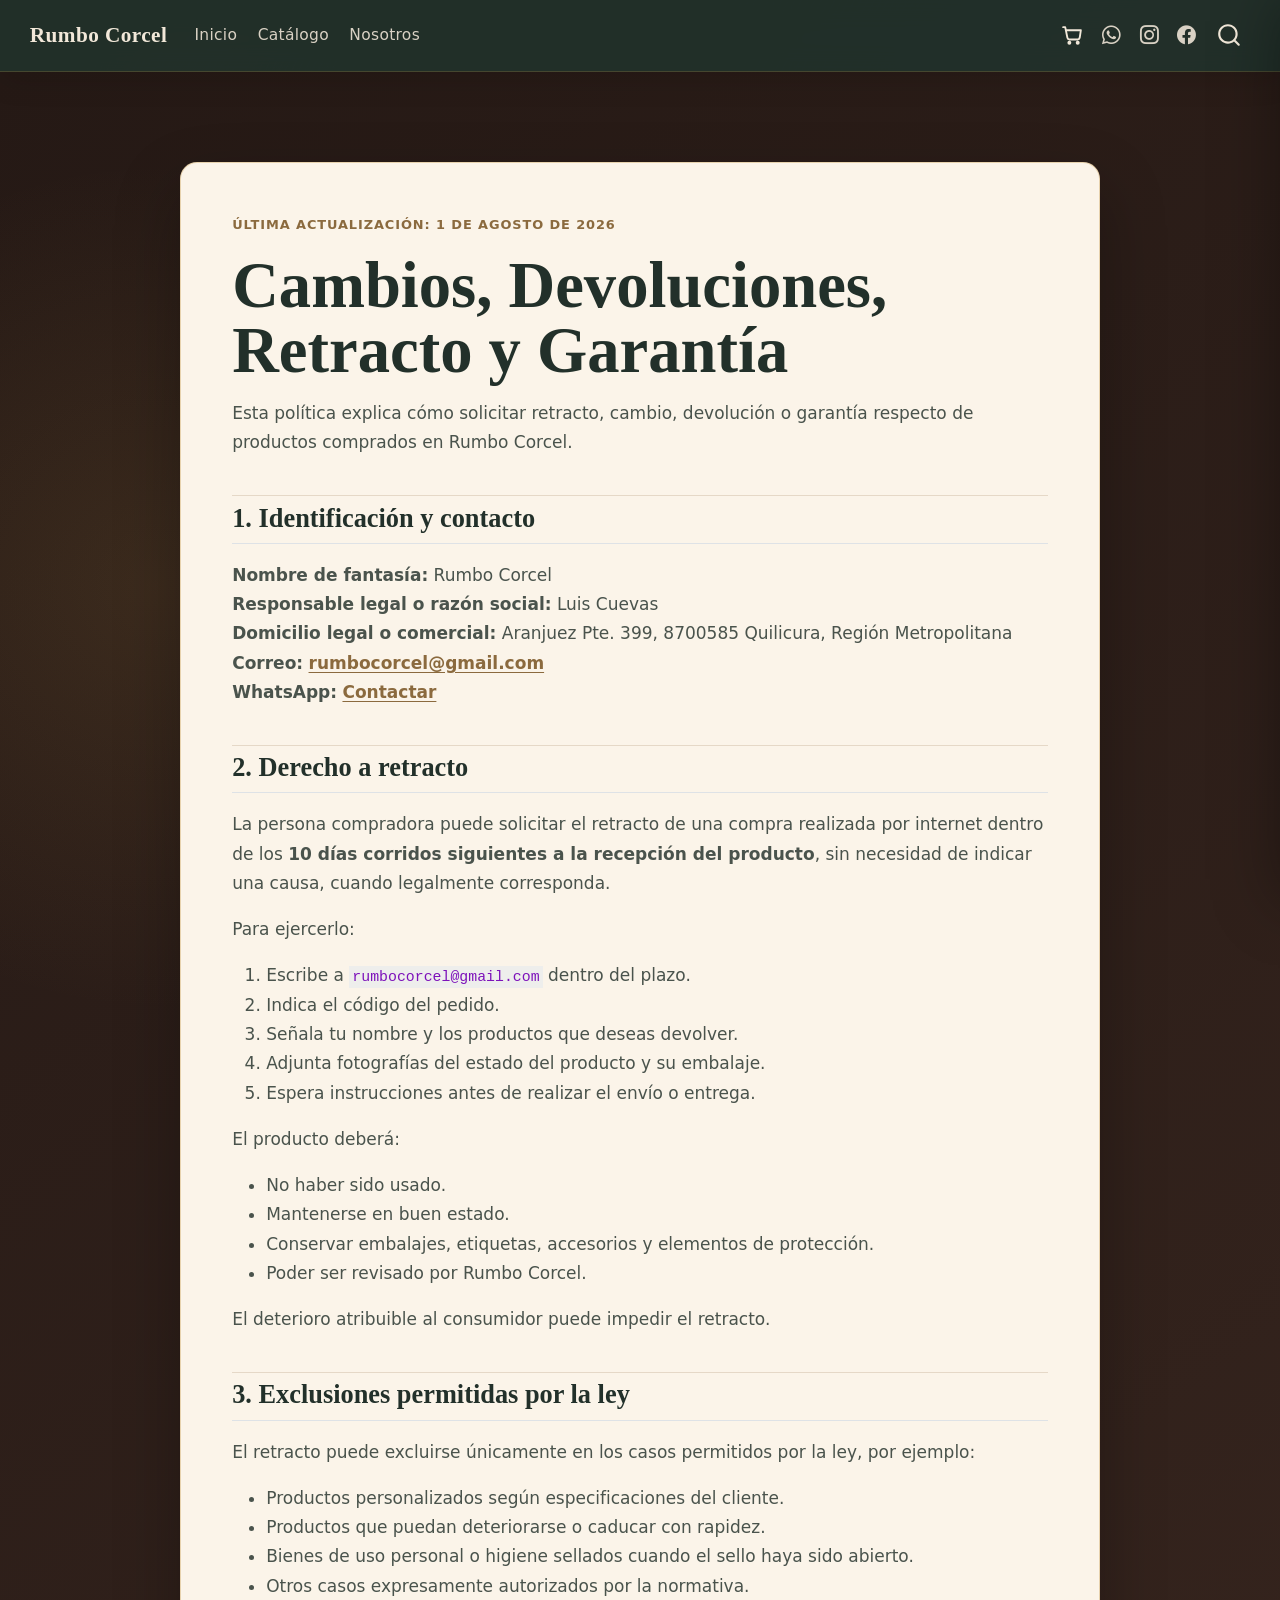
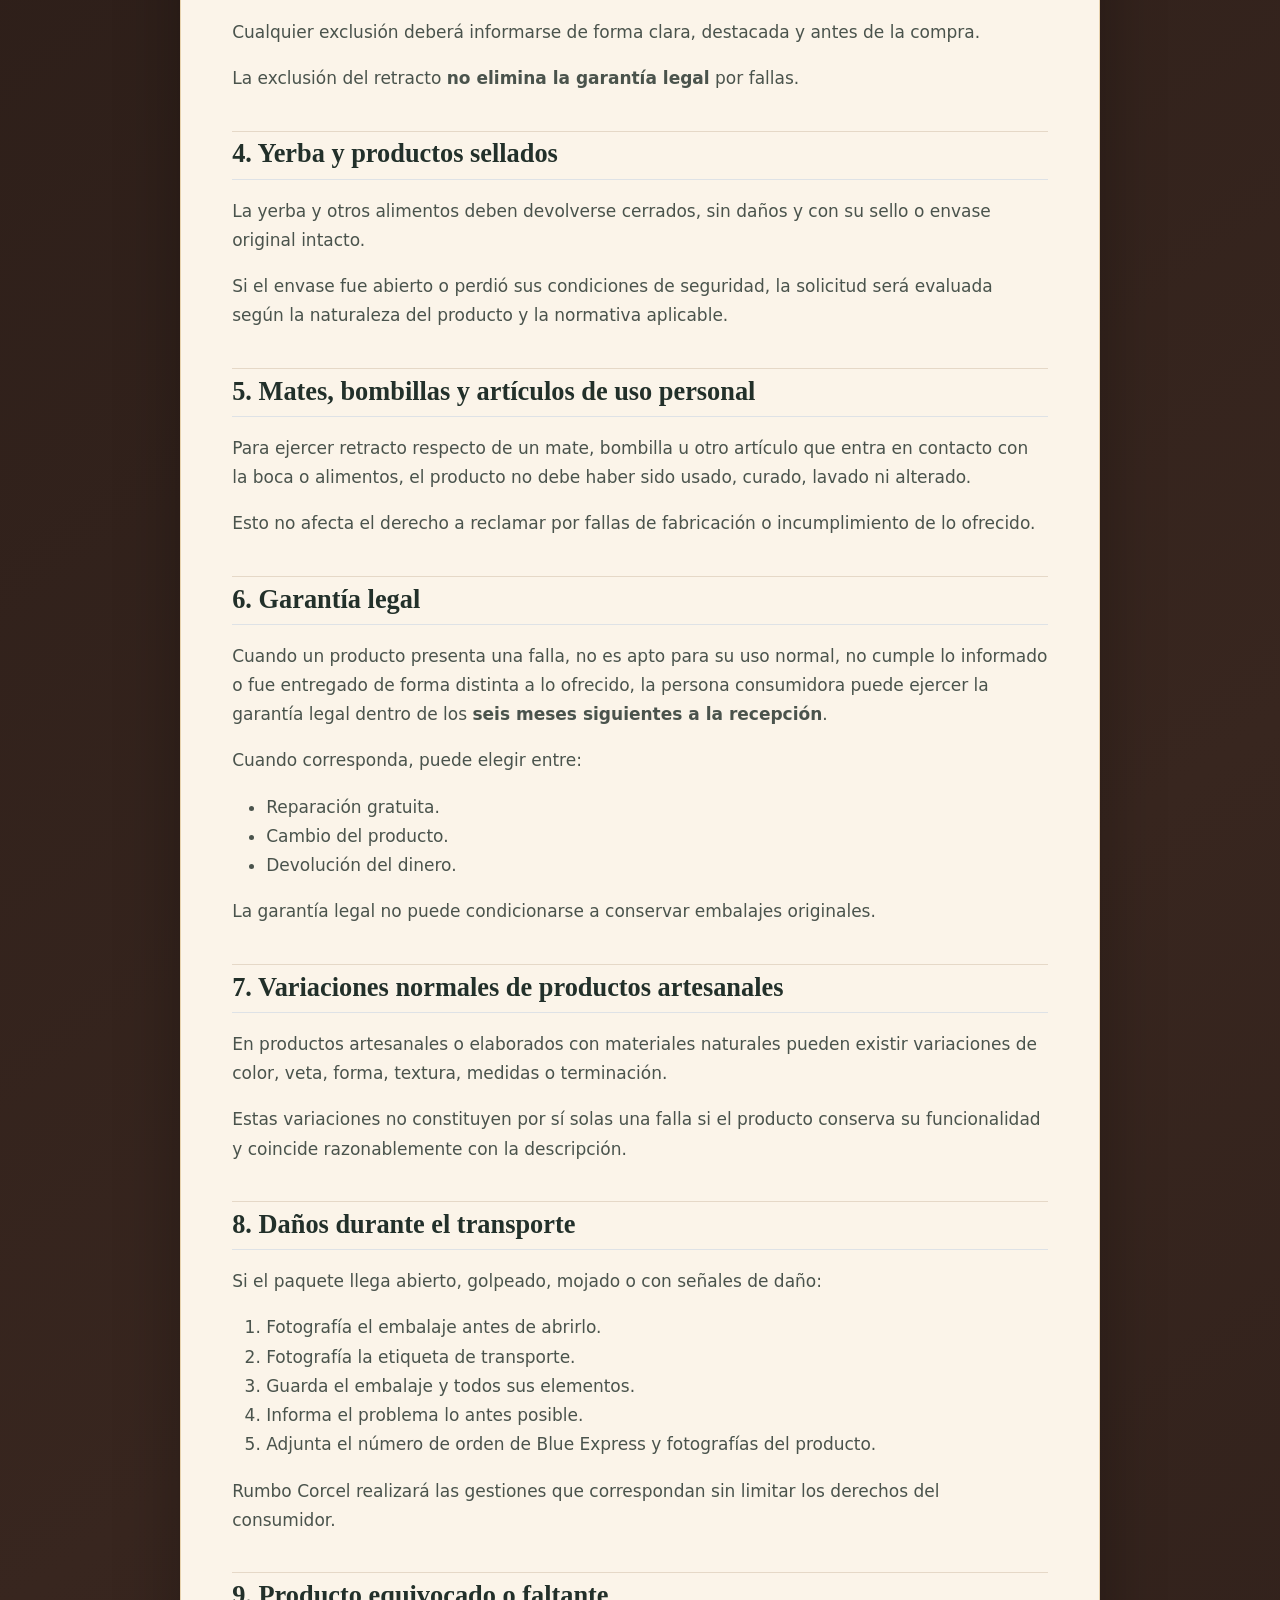
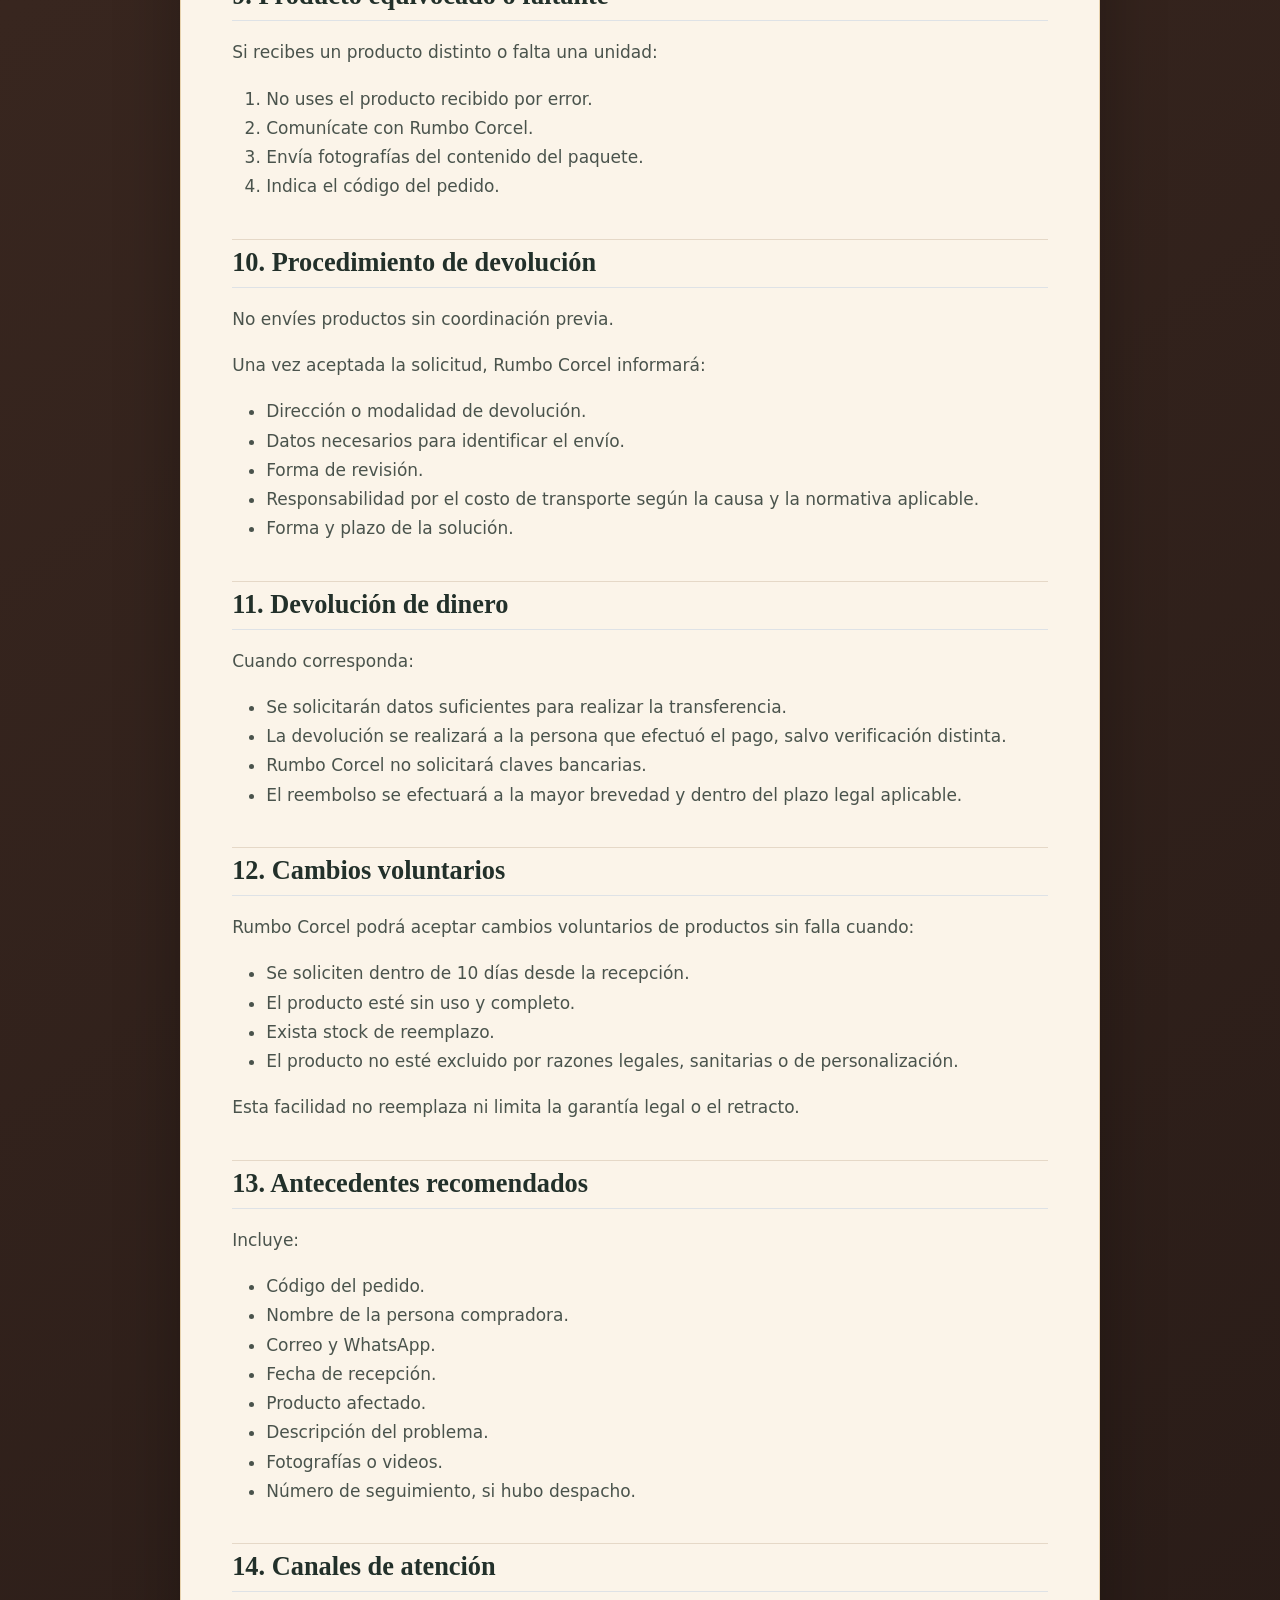
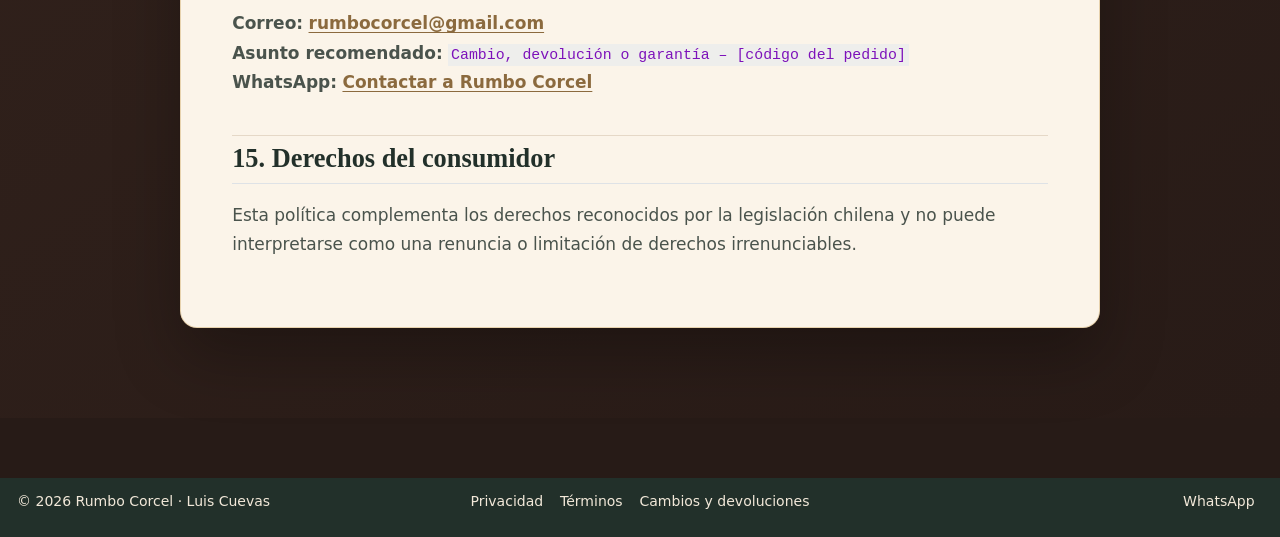
==== docs/cambios-devoluciones.html @ cc6f376e "Publicar políticas legales de Rumbo Corcel" ====
<!DOCTYPE html>
<html xmlns="http://www.w3.org/1999/xhtml" lang="es" xml:lang="es"><head>

<meta charset="utf-8">
<meta name="generator" content="quarto-1.9.38">

<meta name="viewport" content="width=device-width, initial-scale=1.0, user-scalable=yes">

<meta name="description" content="Conoce cómo solicitar retracto, cambios, devoluciones y garantía legal por compras realizadas en Rumbo Corcel.">

<title>Cambios, Devoluciones y Garantía – Rumbo Corcel – Rumbo Corcel</title>
<style>
/* Default styles provided by pandoc.
** See https://pandoc.org/MANUAL.html#variables-for-html for config info.
*/
code{white-space: pre-wrap;}
span.smallcaps{font-variant: small-caps;}
div.columns{display: flex; gap: min(4vw, 1.5em);}
div.column{flex: auto; overflow-x: auto;}
div.hanging-indent{margin-left: 1.5em; text-indent: -1.5em;}
ul.task-list{list-style: none;}
ul.task-list li input[type="checkbox"] {
  width: 0.8em;
  margin: 0 0.8em 0.2em -1em; /* quarto-specific, see https://github.com/quarto-dev/quarto-cli/issues/4556 */ 
  vertical-align: middle;
}
</style>


<script src="site_libs/quarto-nav/quarto-nav.js"></script>
<script src="site_libs/clipboard/clipboard.min.js"></script>
<script src="site_libs/quarto-search/autocomplete.umd.js"></script>
<script src="site_libs/quarto-search/fuse.min.js"></script>
<script src="site_libs/quarto-search/quarto-search.js"></script>
<meta name="quarto:offset" content="./">
<link href="./images/logo.jpeg" rel="icon" type="image/jpeg">
<script src="site_libs/quarto-html/quarto.js" type="module"></script>
<script src="site_libs/quarto-html/tabsets/tabsets.js" type="module"></script>
<script src="site_libs/quarto-html/popper.min.js"></script>
<script src="site_libs/quarto-html/tippy.umd.min.js"></script>
<link href="site_libs/quarto-html/tippy.css" rel="stylesheet">
<link href="site_libs/quarto-html/quarto-syntax-highlighting-15634bcf2e68342d4ad2dfa704d543f6.css" rel="stylesheet" id="quarto-text-highlighting-styles">
<script src="site_libs/bootstrap/bootstrap.min.js"></script>
<link href="site_libs/bootstrap/bootstrap-icons.css" rel="stylesheet">
<link href="site_libs/bootstrap/bootstrap-ba898d8360203e62ab5278dc43308a88.min.css" rel="stylesheet" append-hash="true" id="quarto-bootstrap" data-mode="light">
<script id="quarto-search-options" type="application/json">{
  "location": "navbar",
  "copy-button": false,
  "collapse-after": 3,
  "panel-placement": "end",
  "type": "overlay",
  "limit": 50,
  "keyboard-shortcut": [
    "f",
    "/",
    "s"
  ],
  "show-item-context": false,
  "language": {
    "search-no-results-text": "No se han encontrado resultados",
    "search-matching-documents-text": "documentos encontrados",
    "search-copy-link-title": "Copiar el enlace en la búsqueda",
    "search-hide-matches-text": "Ocultar resultados adicionales",
    "search-more-match-text": "resultado adicional en este documento",
    "search-more-matches-text": "resultados adicionales en este documento",
    "search-clear-button-title": "Borrar",
    "search-text-placeholder": "",
    "search-detached-cancel-button-title": "Cancelar",
    "search-submit-button-title": "Enviar",
    "search-label": "Buscar"
  }
}</script>
<style>html{ scroll-behavior: smooth; }</style>


<link rel="stylesheet" href="styles.css">
<link rel="stylesheet" href="legal-pages.css">
</head>

<body class="nav-fixed fullcontent quarto-light">

<div id="quarto-search-results"></div>
  <header id="quarto-header" class="headroom fixed-top">
    <nav class="navbar navbar-expand-lg " data-bs-theme="dark">
      <div class="navbar-container container-fluid">
      <div class="navbar-brand-container mx-auto">
    <a class="navbar-brand" href="./index.html">
    <span class="navbar-title">Rumbo Corcel</span>
    </a>
  </div>
            <div id="quarto-search" class="" title="Buscar"></div>
          <button class="navbar-toggler" type="button" data-bs-toggle="collapse" data-bs-target="#navbarCollapse" aria-controls="navbarCollapse" role="menu" aria-expanded="false" aria-label="Navegación de palanca" onclick="if (window.quartoToggleHeadroom) { window.quartoToggleHeadroom(); }">
  <span class="navbar-toggler-icon"></span>
</button>
          <div class="collapse navbar-collapse" id="navbarCollapse">
            <ul class="navbar-nav navbar-nav-scroll me-auto">
  <li class="nav-item">
    <a class="nav-link" href="./index.html"> 
<span class="menu-text">Inicio</span></a>
  </li>  
  <li class="nav-item">
    <a class="nav-link" href="./catalogo.html"> 
<span class="menu-text">Catálogo</span></a>
  </li>  
  <li class="nav-item">
    <a class="nav-link" href="./nosotros.html"> 
<span class="menu-text">Nosotros</span></a>
  </li>  
</ul>
            <ul class="navbar-nav navbar-nav-scroll ms-auto">
  <li class="nav-item compact">
    <a class="nav-link" href="https://wa.me/message/5PEO6Z2GUZLNP1" target="_blank"> <i class="bi bi-whatsapp" role="img" aria-label="WhatsApp">
</i> 
<span class="menu-text"></span></a>
  </li>  
  <li class="nav-item compact">
    <a class="nav-link" href="https://www.instagram.com/rumbocorcel.mate"> <i class="bi bi-instagram" role="img" aria-label="Instagram">
</i> 
<span class="menu-text"></span></a>
  </li>  
  <li class="nav-item compact">
    <a class="nav-link" href="https://www.facebook.com/profile.php?id=61586241693849"> <i class="bi bi-facebook" role="img" aria-label="Facebook">
</i> 
<span class="menu-text"></span></a>
  </li>  
</ul>
          </div> <!-- /navcollapse -->
            <div class="quarto-navbar-tools">
</div>
      </div> <!-- /container-fluid -->
    </nav>
</header>
<!-- content -->
<div id="quarto-content" class="quarto-container page-columns page-rows-contents page-layout-article page-navbar">
<!-- sidebar -->
<!-- margin-sidebar -->
    
<!-- main -->
<main class="content" id="quarto-document-content">

<header id="title-block-header" class="quarto-title-block default">
<div class="quarto-title">
<h1 class="title">Cambios, Devoluciones y Garantía – Rumbo Corcel</h1>
</div>

<div>
  <div class="description">
    Conoce cómo solicitar retracto, cambios, devoluciones y garantía legal por compras realizadas en Rumbo Corcel.
  </div>
</div>


<div class="quarto-title-meta">

    
  
    
  </div>
  


</header>


<div class="legal-page">
<div class="legal-card">
<p class="legal-updated">
Última actualización: 1 de agosto de 2026
</p>
<section id="cambios-devoluciones-retracto-y-garantía" class="level1">
<h1>Cambios, Devoluciones, Retracto y Garantía</h1>
<p>Esta política explica cómo solicitar retracto, cambio, devolución o garantía respecto de productos comprados en Rumbo Corcel.</p>
<section id="identificación-y-contacto" class="level2">
<h2 data-anchor-id="identificación-y-contacto">1. Identificación y contacto</h2>
<p><strong>Nombre de fantasía:</strong> Rumbo Corcel<br>
<strong>Responsable legal o razón social:</strong> Luis Cuevas<br>
<strong>Domicilio legal o comercial:</strong> Aranjuez Pte. 399, 8700585 Quilicura, Región Metropolitana <strong>Correo:</strong> <a href="mailto:rumbocorcel@gmail.com">rumbocorcel@gmail.com</a><br>
<strong>WhatsApp:</strong> <a href="https://wa.me/message/5PEO6Z2GUZLNP1">Contactar</a></p>
</section>
<section id="derecho-a-retracto" class="level2">
<h2 data-anchor-id="derecho-a-retracto">2. Derecho a retracto</h2>
<p>La persona compradora puede solicitar el retracto de una compra realizada por internet dentro de los <strong>10 días corridos siguientes a la recepción del producto</strong>, sin necesidad de indicar una causa, cuando legalmente corresponda.</p>
<p>Para ejercerlo:</p>
<ol type="1">
<li>Escribe a <code>rumbocorcel@gmail.com</code> dentro del plazo.</li>
<li>Indica el código del pedido.</li>
<li>Señala tu nombre y los productos que deseas devolver.</li>
<li>Adjunta fotografías del estado del producto y su embalaje.</li>
<li>Espera instrucciones antes de realizar el envío o entrega.</li>
</ol>
<p>El producto deberá:</p>
<ul>
<li>No haber sido usado.</li>
<li>Mantenerse en buen estado.</li>
<li>Conservar embalajes, etiquetas, accesorios y elementos de protección.</li>
<li>Poder ser revisado por Rumbo Corcel.</li>
</ul>
<p>El deterioro atribuible al consumidor puede impedir el retracto.</p>
</section>
<section id="exclusiones-permitidas-por-la-ley" class="level2">
<h2 data-anchor-id="exclusiones-permitidas-por-la-ley">3. Exclusiones permitidas por la ley</h2>
<p>El retracto puede excluirse únicamente en los casos permitidos por la ley, por ejemplo:</p>
<ul>
<li>Productos personalizados según especificaciones del cliente.</li>
<li>Productos que puedan deteriorarse o caducar con rapidez.</li>
<li>Bienes de uso personal o higiene sellados cuando el sello haya sido abierto.</li>
<li>Otros casos expresamente autorizados por la normativa.</li>
</ul>
<p>Cualquier exclusión deberá informarse de forma clara, destacada y antes de la compra.</p>
<p>La exclusión del retracto <strong>no elimina la garantía legal</strong> por fallas.</p>
</section>
<section id="yerba-y-productos-sellados" class="level2">
<h2 data-anchor-id="yerba-y-productos-sellados">4. Yerba y productos sellados</h2>
<p>La yerba y otros alimentos deben devolverse cerrados, sin daños y con su sello o envase original intacto.</p>
<p>Si el envase fue abierto o perdió sus condiciones de seguridad, la solicitud será evaluada según la naturaleza del producto y la normativa aplicable.</p>
</section>
<section id="mates-bombillas-y-artículos-de-uso-personal" class="level2">
<h2 data-anchor-id="mates-bombillas-y-artículos-de-uso-personal">5. Mates, bombillas y artículos de uso personal</h2>
<p>Para ejercer retracto respecto de un mate, bombilla u otro artículo que entra en contacto con la boca o alimentos, el producto no debe haber sido usado, curado, lavado ni alterado.</p>
<p>Esto no afecta el derecho a reclamar por fallas de fabricación o incumplimiento de lo ofrecido.</p>
</section>
<section id="garantía-legal" class="level2">
<h2 data-anchor-id="garantía-legal">6. Garantía legal</h2>
<p>Cuando un producto presenta una falla, no es apto para su uso normal, no cumple lo informado o fue entregado de forma distinta a lo ofrecido, la persona consumidora puede ejercer la garantía legal dentro de los <strong>seis meses siguientes a la recepción</strong>.</p>
<p>Cuando corresponda, puede elegir entre:</p>
<ul>
<li>Reparación gratuita.</li>
<li>Cambio del producto.</li>
<li>Devolución del dinero.</li>
</ul>
<p>La garantía legal no puede condicionarse a conservar embalajes originales.</p>
</section>
<section id="variaciones-normales-de-productos-artesanales" class="level2">
<h2 data-anchor-id="variaciones-normales-de-productos-artesanales">7. Variaciones normales de productos artesanales</h2>
<p>En productos artesanales o elaborados con materiales naturales pueden existir variaciones de color, veta, forma, textura, medidas o terminación.</p>
<p>Estas variaciones no constituyen por sí solas una falla si el producto conserva su funcionalidad y coincide razonablemente con la descripción.</p>
</section>
<section id="daños-durante-el-transporte" class="level2">
<h2 data-anchor-id="daños-durante-el-transporte">8. Daños durante el transporte</h2>
<p>Si el paquete llega abierto, golpeado, mojado o con señales de daño:</p>
<ol type="1">
<li>Fotografía el embalaje antes de abrirlo.</li>
<li>Fotografía la etiqueta de transporte.</li>
<li>Guarda el embalaje y todos sus elementos.</li>
<li>Informa el problema lo antes posible.</li>
<li>Adjunta el número de orden de Blue Express y fotografías del producto.</li>
</ol>
<p>Rumbo Corcel realizará las gestiones que correspondan sin limitar los derechos del consumidor.</p>
</section>
<section id="producto-equivocado-o-faltante" class="level2">
<h2 data-anchor-id="producto-equivocado-o-faltante">9. Producto equivocado o faltante</h2>
<p>Si recibes un producto distinto o falta una unidad:</p>
<ol type="1">
<li>No uses el producto recibido por error.</li>
<li>Comunícate con Rumbo Corcel.</li>
<li>Envía fotografías del contenido del paquete.</li>
<li>Indica el código del pedido.</li>
</ol>
</section>
<section id="procedimiento-de-devolución" class="level2">
<h2 data-anchor-id="procedimiento-de-devolución">10. Procedimiento de devolución</h2>
<p>No envíes productos sin coordinación previa.</p>
<p>Una vez aceptada la solicitud, Rumbo Corcel informará:</p>
<ul>
<li>Dirección o modalidad de devolución.</li>
<li>Datos necesarios para identificar el envío.</li>
<li>Forma de revisión.</li>
<li>Responsabilidad por el costo de transporte según la causa y la normativa aplicable.</li>
<li>Forma y plazo de la solución.</li>
</ul>
</section>
<section id="devolución-de-dinero" class="level2">
<h2 data-anchor-id="devolución-de-dinero">11. Devolución de dinero</h2>
<p>Cuando corresponda:</p>
<ul>
<li>Se solicitarán datos suficientes para realizar la transferencia.</li>
<li>La devolución se realizará a la persona que efectuó el pago, salvo verificación distinta.</li>
<li>Rumbo Corcel no solicitará claves bancarias.</li>
<li>El reembolso se efectuará a la mayor brevedad y dentro del plazo legal aplicable.</li>
</ul>
</section>
<section id="cambios-voluntarios" class="level2">
<h2 data-anchor-id="cambios-voluntarios">12. Cambios voluntarios</h2>
<p>Rumbo Corcel podrá aceptar cambios voluntarios de productos sin falla cuando:</p>
<ul>
<li>Se soliciten dentro de 10 días desde la recepción.</li>
<li>El producto esté sin uso y completo.</li>
<li>Exista stock de reemplazo.</li>
<li>El producto no esté excluido por razones legales, sanitarias o de personalización.</li>
</ul>
<p>Esta facilidad no reemplaza ni limita la garantía legal o el retracto.</p>
</section>
<section id="antecedentes-recomendados" class="level2">
<h2 data-anchor-id="antecedentes-recomendados">13. Antecedentes recomendados</h2>
<p>Incluye:</p>
<ul>
<li>Código del pedido.</li>
<li>Nombre de la persona compradora.</li>
<li>Correo y WhatsApp.</li>
<li>Fecha de recepción.</li>
<li>Producto afectado.</li>
<li>Descripción del problema.</li>
<li>Fotografías o videos.</li>
<li>Número de seguimiento, si hubo despacho.</li>
</ul>
</section>
<section id="canales-de-atención" class="level2">
<h2 data-anchor-id="canales-de-atención">14. Canales de atención</h2>
<p><strong>Correo:</strong> <a href="mailto:rumbocorcel@gmail.com">rumbocorcel@gmail.com</a><br>
<strong>Asunto recomendado:</strong> <code>Cambio, devolución o garantía – [código del pedido]</code><br>
<strong>WhatsApp:</strong> <a href="https://wa.me/message/5PEO6Z2GUZLNP1">Contactar a Rumbo Corcel</a></p>
</section>
<section id="derechos-del-consumidor" class="level2">
<h2 data-anchor-id="derechos-del-consumidor">15. Derechos del consumidor</h2>
<p>Esta política complementa los derechos reconocidos por la legislación chilena y no puede interpretarse como una renuncia o limitación de derechos irrenunciables.</p>
</section>
</section>
</div>
</div>



</main> <!-- /main -->
<link rel="stylesheet" href="checkout.css?v=20260728-20">



<script src="script.js?v=20260728-30" defer=""></script>

<script src="cart.js?v=20260728-20" defer=""></script>

<script src="checkout.js?v=20260728-20" defer=""></script>
<script id="quarto-html-after-body" type="application/javascript">
  window.document.addEventListener("DOMContentLoaded", function (event) {
    const isCodeAnnotation = (el) => {
      for (const clz of el.classList) {
        if (clz.startsWith('code-annotation-')) {                     
          return true;
        }
      }
      return false;
    }
    const onCopySuccess = function(e) {
      // button target
      const button = e.trigger;
      // don't keep focus
      button.blur();
      // flash "checked"
      button.classList.add('code-copy-button-checked');
      var currentTitle = button.getAttribute("title");
      button.setAttribute("title", "Copiado");
      let tooltip;
      if (window.bootstrap) {
        button.setAttribute("data-bs-toggle", "tooltip");
        button.setAttribute("data-bs-placement", "left");
        button.setAttribute("data-bs-title", "Copiado");
        tooltip = new bootstrap.Tooltip(button, 
          { trigger: "manual", 
            customClass: "code-copy-button-tooltip",
            offset: [0, -8]});
        tooltip.show();    
      }
      setTimeout(function() {
        if (tooltip) {
          tooltip.hide();
          button.removeAttribute("data-bs-title");
          button.removeAttribute("data-bs-toggle");
          button.removeAttribute("data-bs-placement");
        }
        button.setAttribute("title", currentTitle);
        button.classList.remove('code-copy-button-checked');
      }, 1000);
      // clear code selection
      e.clearSelection();
    }
    const getTextToCopy = function(trigger) {
      const outerScaffold = trigger.parentElement.cloneNode(true);
      const codeEl = outerScaffold.querySelector('code');
      for (const childEl of codeEl.children) {
        if (isCodeAnnotation(childEl)) {
          childEl.remove();
        }
      }
      return codeEl.innerText;
    }
    const clipboard = new window.ClipboardJS('.code-copy-button:not([data-in-quarto-modal])', {
      text: getTextToCopy
    });
    clipboard.on('success', onCopySuccess);
    if (window.document.getElementById('quarto-embedded-source-code-modal')) {
      const clipboardModal = new window.ClipboardJS('.code-copy-button[data-in-quarto-modal]', {
        text: getTextToCopy,
        container: window.document.getElementById('quarto-embedded-source-code-modal')
      });
      clipboardModal.on('success', onCopySuccess);
    }
      var localhostRegex = new RegExp(/^(?:http|https):\/\/localhost\:?[0-9]*\//);
      var mailtoRegex = new RegExp(/^mailto:/);
        var filterRegex = new RegExp('/' + window.location.host + '/');
      var isInternal = (href) => {
          return filterRegex.test(href) || localhostRegex.test(href) || mailtoRegex.test(href);
      }
      // Inspect non-navigation links and adorn them if external
     var links = window.document.querySelectorAll('a[href]:not(.nav-link):not(.navbar-brand):not(.toc-action):not(.sidebar-link):not(.sidebar-item-toggle):not(.pagination-link):not(.no-external):not([aria-hidden]):not(.dropdown-item):not(.quarto-navigation-tool):not(.about-link)');
      for (var i=0; i<links.length; i++) {
        const link = links[i];
        if (!isInternal(link.href)) {
          // undo the damage that might have been done by quarto-nav.js in the case of
          // links that we want to consider external
          if (link.dataset.originalHref !== undefined) {
            link.href = link.dataset.originalHref;
          }
        }
      }
    function tippyHover(el, contentFn, onTriggerFn, onUntriggerFn) {
      const config = {
        allowHTML: true,
        maxWidth: 500,
        delay: 100,
        arrow: false,
        appendTo: function(el) {
            return el.parentElement;
        },
        interactive: true,
        interactiveBorder: 10,
        theme: 'quarto',
        placement: 'bottom-start',
      };
      if (contentFn) {
        config.content = contentFn;
      }
      if (onTriggerFn) {
        config.onTrigger = onTriggerFn;
      }
      if (onUntriggerFn) {
        config.onUntrigger = onUntriggerFn;
      }
      window.tippy(el, config); 
    }
    const noterefs = window.document.querySelectorAll('a[role="doc-noteref"]');
    for (var i=0; i<noterefs.length; i++) {
      const ref = noterefs[i];
      tippyHover(ref, function() {
        // use id or data attribute instead here
        let href = ref.getAttribute('data-footnote-href') || ref.getAttribute('href');
        try { href = new URL(href).hash; } catch {}
        const id = href.replace(/^#\/?/, "");
        const note = window.document.getElementById(id);
        if (note) {
          return note.innerHTML;
        } else {
          return "";
        }
      });
    }
    const xrefs = window.document.querySelectorAll('a.quarto-xref');
    const processXRef = (id, note) => {
      // Strip column container classes
      const stripColumnClz = (el) => {
        el.classList.remove("page-full", "page-columns");
        if (el.children) {
          for (const child of el.children) {
            stripColumnClz(child);
          }
        }
      }
      stripColumnClz(note)
      if (id === null || id.startsWith('sec-')) {
        // Special case sections, only their first couple elements
        const container = document.createElement("div");
        if (note.children && note.children.length > 2) {
          container.appendChild(note.children[0].cloneNode(true));
          for (let i = 1; i < note.children.length; i++) {
            const child = note.children[i];
            if (child.tagName === "P" && child.innerText === "") {
              continue;
            } else {
              container.appendChild(child.cloneNode(true));
              break;
            }
          }
          if (window.Quarto?.typesetMath) {
            window.Quarto.typesetMath(container);
          }
          return container.innerHTML
        } else {
          if (window.Quarto?.typesetMath) {
            window.Quarto.typesetMath(note);
          }
          return note.innerHTML;
        }
      } else {
        // Remove any anchor links if they are present
        const anchorLink = note.querySelector('a.anchorjs-link');
        if (anchorLink) {
          anchorLink.remove();
        }
        if (window.Quarto?.typesetMath) {
          window.Quarto.typesetMath(note);
        }
        if (note.classList.contains("callout")) {
          return note.outerHTML;
        } else {
          return note.innerHTML;
        }
      }
    }
    for (var i=0; i<xrefs.length; i++) {
      const xref = xrefs[i];
      tippyHover(xref, undefined, function(instance) {
        instance.disable();
        let url = xref.getAttribute('href');
        let hash = undefined; 
        if (url.startsWith('#')) {
          hash = url;
        } else {
          try { hash = new URL(url).hash; } catch {}
        }
        if (hash) {
          const id = hash.replace(/^#\/?/, "");
          const note = window.document.getElementById(id);
          if (note !== null) {
            try {
              const html = processXRef(id, note.cloneNode(true));
              instance.setContent(html);
            } finally {
              instance.enable();
              instance.show();
            }
          } else {
            // See if we can fetch this
            fetch(url.split('#')[0])
            .then(res => res.text())
            .then(html => {
              const parser = new DOMParser();
              const htmlDoc = parser.parseFromString(html, "text/html");
              const note = htmlDoc.getElementById(id);
              if (note !== null) {
                const html = processXRef(id, note);
                instance.setContent(html);
              } 
            }).finally(() => {
              instance.enable();
              instance.show();
            });
          }
        } else {
          // See if we can fetch a full url (with no hash to target)
          // This is a special case and we should probably do some content thinning / targeting
          fetch(url)
          .then(res => res.text())
          .then(html => {
            const parser = new DOMParser();
            const htmlDoc = parser.parseFromString(html, "text/html");
            const note = htmlDoc.querySelector('main.content');
            if (note !== null) {
              // This should only happen for chapter cross references
              // (since there is no id in the URL)
              // remove the first header
              if (note.children.length > 0 && note.children[0].tagName === "HEADER") {
                note.children[0].remove();
              }
              const html = processXRef(null, note);
              instance.setContent(html);
            } 
          }).finally(() => {
            instance.enable();
            instance.show();
          });
        }
      }, function(instance) {
      });
    }
        let selectedAnnoteEl;
        const selectorForAnnotation = ( cell, annotation) => {
          let cellAttr = 'data-code-cell="' + cell + '"';
          let lineAttr = 'data-code-annotation="' +  annotation + '"';
          const selector = 'span[' + cellAttr + '][' + lineAttr + ']';
          return selector;
        }
        const selectCodeLines = (annoteEl) => {
          const doc = window.document;
          const targetCell = annoteEl.getAttribute("data-target-cell");
          const targetAnnotation = annoteEl.getAttribute("data-target-annotation");
          const annoteSpan = window.document.querySelector(selectorForAnnotation(targetCell, targetAnnotation));
          const lines = annoteSpan.getAttribute("data-code-lines").split(",");
          const lineIds = lines.map((line) => {
            return targetCell + "-" + line;
          })
          let top = null;
          let height = null;
          let parent = null;
          if (lineIds.length > 0) {
              //compute the position of the single el (top and bottom and make a div)
              const el = window.document.getElementById(lineIds[0]);
              top = el.offsetTop;
              height = el.offsetHeight;
              parent = el.parentElement.parentElement;
            if (lineIds.length > 1) {
              const lastEl = window.document.getElementById(lineIds[lineIds.length - 1]);
              const bottom = lastEl.offsetTop + lastEl.offsetHeight;
              height = bottom - top;
            }
            if (top !== null && height !== null && parent !== null) {
              // cook up a div (if necessary) and position it 
              let div = window.document.getElementById("code-annotation-line-highlight");
              if (div === null) {
                div = window.document.createElement("div");
                div.setAttribute("id", "code-annotation-line-highlight");
                div.style.position = 'absolute';
                parent.appendChild(div);
              }
              div.style.top = top - 2 + "px";
              div.style.height = height + 4 + "px";
              div.style.left = 0;
              let gutterDiv = window.document.getElementById("code-annotation-line-highlight-gutter");
              if (gutterDiv === null) {
                gutterDiv = window.document.createElement("div");
                gutterDiv.setAttribute("id", "code-annotation-line-highlight-gutter");
                gutterDiv.style.position = 'absolute';
                const codeCell = window.document.getElementById(targetCell);
                const gutter = codeCell.querySelector('.code-annotation-gutter');
                gutter.appendChild(gutterDiv);
              }
              gutterDiv.style.top = top - 2 + "px";
              gutterDiv.style.height = height + 4 + "px";
            }
            selectedAnnoteEl = annoteEl;
          }
        };
        const unselectCodeLines = () => {
          const elementsIds = ["code-annotation-line-highlight", "code-annotation-line-highlight-gutter"];
          elementsIds.forEach((elId) => {
            const div = window.document.getElementById(elId);
            if (div) {
              div.remove();
            }
          });
          selectedAnnoteEl = undefined;
        };
          // Handle positioning of the toggle
      window.addEventListener(
        "resize",
        throttle(() => {
          elRect = undefined;
          if (selectedAnnoteEl) {
            selectCodeLines(selectedAnnoteEl);
          }
        }, 10)
      );
      function throttle(fn, ms) {
      let throttle = false;
      let timer;
        return (...args) => {
          if(!throttle) { // first call gets through
              fn.apply(this, args);
              throttle = true;
          } else { // all the others get throttled
              if(timer) clearTimeout(timer); // cancel #2
              timer = setTimeout(() => {
                fn.apply(this, args);
                timer = throttle = false;
              }, ms);
          }
        };
      }
        // Attach click handler to the DT
        const annoteDls = window.document.querySelectorAll('dt[data-target-cell]');
        for (const annoteDlNode of annoteDls) {
          annoteDlNode.addEventListener('click', (event) => {
            const clickedEl = event.target;
            if (clickedEl !== selectedAnnoteEl) {
              unselectCodeLines();
              const activeEl = window.document.querySelector('dt[data-target-cell].code-annotation-active');
              if (activeEl) {
                activeEl.classList.remove('code-annotation-active');
              }
              selectCodeLines(clickedEl);
              clickedEl.classList.add('code-annotation-active');
            } else {
              // Unselect the line
              unselectCodeLines();
              clickedEl.classList.remove('code-annotation-active');
            }
          });
        }
    const findCites = (el) => {
      const parentEl = el.parentElement;
      if (parentEl) {
        const cites = parentEl.dataset.cites;
        if (cites) {
          return {
            el,
            cites: cites.split(' ')
          };
        } else {
          return findCites(el.parentElement)
        }
      } else {
        return undefined;
      }
    };
    var bibliorefs = window.document.querySelectorAll('a[role="doc-biblioref"]');
    for (var i=0; i<bibliorefs.length; i++) {
      const ref = bibliorefs[i];
      const citeInfo = findCites(ref);
      if (citeInfo) {
        tippyHover(citeInfo.el, function() {
          var popup = window.document.createElement('div');
          citeInfo.cites.forEach(function(cite) {
            var citeDiv = window.document.createElement('div');
            citeDiv.classList.add('hanging-indent');
            citeDiv.classList.add('csl-entry');
            var biblioDiv = window.document.getElementById('ref-' + cite);
            if (biblioDiv) {
              citeDiv.innerHTML = biblioDiv.innerHTML;
            }
            popup.appendChild(citeDiv);
          });
          return popup.innerHTML;
        });
      }
    }
  });
  </script>
</div> <!-- /content -->
<footer class="footer">
  <div class="nav-footer">
    <div class="nav-footer-left">
<p>© 2026 Rumbo Corcel · Luis Cuevas</p>
</div>   
    <div class="nav-footer-center">
      <ul class="footer-items list-unstyled">
    <li class="nav-item">
    <a class="nav-link" href="./politica-privacidad.html">
<p>Privacidad</p>
</a>
  </li>  
    <li class="nav-item">
    <a class="nav-link" href="./terminos-condiciones.html">
<p>Términos</p>
</a>
  </li>  
    <li class="nav-item">
    <a class="nav-link active" href="./cambios-devoluciones.html" aria-current="page">
<p>Cambios y devoluciones</p>
</a>
  </li>  
</ul>
    </div>
    <div class="nav-footer-right">
      <ul class="footer-items list-unstyled">
    <li class="nav-item">
    <a class="nav-link" href="https://wa.me/message/5PEO6Z2GUZLNP1">
<p>WhatsApp</p>
</a>
  </li>  
</ul>
    </div>
  </div>
</footer>




<script src="site_libs/quarto-html/zenscroll-min.js"></script>
</body></html>
---- docs/site_libs/quarto-html/tippy.css ----
.tippy-box[data-animation=fade][data-state=hidden]{opacity:0}[data-tippy-root]{max-width:calc(100vw - 10px)}.tippy-box{position:relative;background-color:#333;color:#fff;border-radius:4px;font-size:14px;line-height:1.4;white-space:normal;outline:0;transition-property:transform,visibility,opacity}.tippy-box[data-placement^=top]>.tippy-arrow{bottom:0}.tippy-box[data-placement^=top]>.tippy-arrow:before{bottom:-7px;left:0;border-width:8px 8px 0;border-top-color:initial;transform-origin:center top}.tippy-box[data-placement^=bottom]>.tippy-arrow{top:0}.tippy-box[data-placement^=bottom]>.tippy-arrow:before{top:-7px;left:0;border-width:0 8px 8px;border-bottom-color:initial;transform-origin:center bottom}.tippy-box[data-placement^=left]>.tippy-arrow{right:0}.tippy-box[data-placement^=left]>.tippy-arrow:before{border-width:8px 0 8px 8px;border-left-color:initial;right:-7px;transform-origin:center left}.tippy-box[data-placement^=right]>.tippy-arrow{left:0}.tippy-box[data-placement^=right]>.tippy-arrow:before{left:-7px;border-width:8px 8px 8px 0;border-right-color:initial;transform-origin:center right}.tippy-box[data-inertia][data-state=visible]{transition-timing-function:cubic-bezier(.54,1.5,.38,1.11)}.tippy-arrow{width:16px;height:16px;color:#333}.tippy-arrow:before{content:"";position:absolute;border-color:transparent;border-style:solid}.tippy-content{position:relative;padding:5px 9px;z-index:1}
---- docs/site_libs/quarto-html/quarto-syntax-highlighting-15634bcf2e68342d4ad2dfa704d543f6.css ----
/* quarto syntax highlight colors */
:root {
  --quarto-hl-ot-color: #003B4F;
  --quarto-hl-at-color: #657422;
  --quarto-hl-ss-color: #20794D;
  --quarto-hl-an-color: #5E5E5E;
  --quarto-hl-fu-color: #4758AB;
  --quarto-hl-st-color: #20794D;
  --quarto-hl-cf-color: #003B4F;
  --quarto-hl-op-color: #5E5E5E;
  --quarto-hl-er-color: #AD0000;
  --quarto-hl-bn-color: #AD0000;
  --quarto-hl-al-color: #AD0000;
  --quarto-hl-va-color: #111111;
  --quarto-hl-bu-color: inherit;
  --quarto-hl-ex-color: inherit;
  --quarto-hl-pp-color: #AD0000;
  --quarto-hl-in-color: #5E5E5E;
  --quarto-hl-vs-color: #20794D;
  --quarto-hl-wa-color: #5E5E5E;
  --quarto-hl-do-color: #5E5E5E;
  --quarto-hl-im-color: #00769E;
  --quarto-hl-ch-color: #20794D;
  --quarto-hl-dt-color: #AD0000;
  --quarto-hl-fl-color: #AD0000;
  --quarto-hl-co-color: #5E5E5E;
  --quarto-hl-cv-color: #5E5E5E;
  --quarto-hl-cn-color: #8f5902;
  --quarto-hl-sc-color: #5E5E5E;
  --quarto-hl-dv-color: #AD0000;
  --quarto-hl-kw-color: #003B4F;
}

/* other quarto variables */
:root {
  --quarto-font-monospace: SFMono-Regular, Menlo, Monaco, Consolas, "Liberation Mono", "Courier New", monospace;
}

/* syntax highlight based on Pandoc's rules */
pre > code.sourceCode > span {
  color: #003B4F;
}

code.sourceCode > span {
  color: #003B4F;
}

div.sourceCode,
div.sourceCode pre.sourceCode {
  color: #003B4F;
}

/* Normal */
code span {
  color: #003B4F;
}

/* Alert */
code span.al {
  color: #AD0000;
  font-style: inherit;
}

/* Annotation */
code span.an {
  color: #5E5E5E;
  font-style: inherit;
}

/* Attribute */
code span.at {
  color: #657422;
  font-style: inherit;
}

/* BaseN */
code span.bn {
  color: #AD0000;
  font-style: inherit;
}

/* BuiltIn */
code span.bu {
  font-style: inherit;
}

/* ControlFlow */
code span.cf {
  color: #003B4F;
  font-weight: bold;
  font-style: inherit;
}

/* Char */
code span.ch {
  color: #20794D;
  font-style: inherit;
}

/* Constant */
code span.cn {
  color: #8f5902;
  font-style: inherit;
}

/* Comment */
code span.co {
  color: #5E5E5E;
  font-style: inherit;
}

/* CommentVar */
code span.cv {
  color: #5E5E5E;
  font-style: italic;
}

/* Documentation */
code span.do {
  color: #5E5E5E;
  font-style: italic;
}

/* DataType */
code span.dt {
  color: #AD0000;
  font-style: inherit;
}

/* DecVal */
code span.dv {
  color: #AD0000;
  font-style: inherit;
}

/* Error */
code span.er {
  color: #AD0000;
  font-style: inherit;
}

/* Extension */
code span.ex {
  font-style: inherit;
}

/* Float */
code span.fl {
  color: #AD0000;
  font-style: inherit;
}

/* Function */
code span.fu {
  color: #4758AB;
  font-style: inherit;
}

/* Import */
code span.im {
  color: #00769E;
  font-style: inherit;
}

/* Information */
code span.in {
  color: #5E5E5E;
  font-style: inherit;
}

/* Keyword */
code span.kw {
  color: #003B4F;
  font-weight: bold;
  font-style: inherit;
}

/* Operator */
code span.op {
  color: #5E5E5E;
  font-style: inherit;
}

/* Other */
code span.ot {
  color: #003B4F;
  font-style: inherit;
}

/* Preprocessor */
code span.pp {
  color: #AD0000;
  font-style: inherit;
}

/* SpecialChar */
code span.sc {
  color: #5E5E5E;
  font-style: inherit;
}

/* SpecialString */
code span.ss {
  color: #20794D;
  font-style: inherit;
}

/* String */
code span.st {
  color: #20794D;
  font-style: inherit;
}

/* Variable */
code span.va {
  color: #111111;
  font-style: inherit;
}

/* VerbatimString */
code span.vs {
  color: #20794D;
  font-style: inherit;
}

/* Warning */
code span.wa {
  color: #5E5E5E;
  font-style: italic;
}

.prevent-inlining {
  content: "</";
}

/*# sourceMappingURL=f23921c56f73e400b49028c9186a1aa0.css.map */
---- docs/styles.css ----
/* =========================================================
   VARIABLES DE MARCA
   ========================================================= */

:root {
  --forest-dark: #22302a;
  --forest-medium: #3e5247;

  --leather-dark: #271b17;
  --leather: #38261f;
  --leather-light: #4b3329;

  --bronze: #c49a4a;
  --bronze-dark: #8b6a3e;

  --cream: #f2e8d9;
  --cream-soft: #fbf4e9;

  --text-light: #f2e8d9;
  --text-dark: #22302a;

  --hero-progress: 0;
}


/* =========================================================
   AJUSTES GENERALES DE QUARTO
   ========================================================= */

html {
  scroll-behavior: smooth;
  background-color: var(--leather-dark);
}

body {
  margin: 0;
  overflow-x: hidden;

  color: var(--text-light);
  background-color: var(--leather-dark);

  font-family:
    system-ui,
    -apple-system,
    BlinkMacSystemFont,
    "Segoe UI",
    sans-serif;
}

#quarto-content {
  padding: 0;
}

main.content {
  width: 100%;
  max-width: none;
  margin: 0;
  padding: 0;
}

.page-layout-full .page-columns {
  display: block;
}

.page-layout-full .content {
  width: 100%;
  max-width: none;
  margin: 0;
  padding: 0;
}

.quarto-title-block {
  display: none;
}


/* =========================================================
   BARRA DE NAVEGACIÓN
   ========================================================= */

.navbar {
  min-height: 72px;

  background-color: rgba(34, 48, 42, 0.97) !important;
  border-bottom: 1px solid rgba(196, 154, 74, 0.22);

  backdrop-filter: blur(14px);
  -webkit-backdrop-filter: blur(14px);

  box-shadow: 0 8px 30px rgba(0, 0, 0, 0.12);
}

.navbar-brand {
  color: var(--cream) !important;
  font-family: Georgia, "Times New Roman", serif;
  font-weight: 700;
  letter-spacing: 0.02em;
}

.navbar .nav-link {
  color: rgba(242, 232, 217, 0.88) !important;
  font-size: 0.91rem;
  font-weight: 500;
  letter-spacing: 0.02em;

  transition:
    color 180ms ease,
    transform 180ms ease;
}

.navbar .nav-link:hover,
.navbar .nav-link:focus {
  color: var(--bronze) !important;
  transform: translateY(-1px);
}


/* =========================================================
   PORTADA
   ========================================================= */

.hero-section {
  --hero-progress: 0;

  position: relative;
  isolation: isolate;

  display: grid;
  align-items: center;

  min-height: calc(100svh - 72px);

  overflow: hidden;
  background-color: var(--forest-dark);
}

.hero-background {
  position: absolute;
  inset: -7%;
  z-index: -3;

  width: 114%;
  height: 114%;

  background-image:
    url("images/portada/hero-rumbo-corcel.jpeg");

  background-size: cover;
  background-position: center 46%;
  background-repeat: no-repeat;

  filter:
    blur(calc(var(--hero-progress) * 11px));

  opacity:
    calc(1 - var(--hero-progress) * 0.42);

  transform:
    translateY(calc(var(--hero-progress) * 70px))
    scale(calc(1.04 + var(--hero-progress) * 0.08));

  will-change:
    transform,
    filter,
    opacity;
}

.hero-overlay {
  position: absolute;
  inset: 0;
  z-index: -2;

  background:
    linear-gradient(
      90deg,
      rgba(19, 34, 28, 0.97) 0%,
      rgba(22, 38, 32, 0.83) 35%,
      rgba(22, 38, 32, 0.43) 67%,
      rgba(22, 38, 32, 0.17) 100%
    ),
    linear-gradient(
      0deg,
      rgba(39, 27, 23, 0.38) 0%,
      transparent 38%
    );
}

.hero-inner {
  width: min(100% - 3rem, 1220px);
  margin-inline: auto;
}

.hero-content {
  width: min(610px, 100%);

  opacity:
    calc(1 - var(--hero-progress) * 0.82);

  transform:
    translateY(calc(var(--hero-progress) * -38px));

  will-change:
    transform,
    opacity;
}

.hero-eyebrow,
.section-eyebrow {
  margin: 0 0 1rem;

  color: var(--bronze);

  font-size: 0.8rem;
  font-weight: 700;
  letter-spacing: 0.2em;
}

.hero-content h1 {
  max-width: 760px;
  margin: 0;

  color: var(--cream);

  font-family: Georgia, "Times New Roman", serif;
  font-size: clamp(3.2rem, 7vw, 6.4rem);
  font-weight: 700;
  line-height: 0.94;
  letter-spacing: -0.04em;

  text-wrap: balance;
}

.hero-description {
  max-width: 520px;
  margin: 1.8rem 0 0;

  color: rgba(242, 232, 217, 0.84);

  font-size: clamp(1rem, 1.7vw, 1.18rem);
  line-height: 1.65;
}

.hero-buttons {
  display: flex;
  flex-wrap: wrap;
  gap: 0.85rem;

  margin-top: 2rem;
}

.button {
  display: inline-flex;
  align-items: center;
  justify-content: center;

  min-height: 48px;
  padding: 0.8rem 1.45rem;

  border: 1px solid transparent;
  border-radius: 0.28rem;

  font-size: 0.82rem;
  font-weight: 700;
  letter-spacing: 0.08em;
  text-decoration: none;
  text-transform: uppercase;

  transition:
    transform 180ms ease,
    background-color 180ms ease,
    border-color 180ms ease,
    color 180ms ease;
}

.button:hover {
  transform: translateY(-2px);
}

.button-primary {
  color: #241a16;
  background-color: var(--bronze);
  border-color: var(--bronze);
}

.button-primary:hover {
  color: #241a16;
  background-color: #d1ab61;
}

.button-secondary {
  color: var(--cream);
  background-color: rgba(242, 232, 217, 0.06);
  border-color: rgba(242, 232, 217, 0.48);
}

.button-secondary:hover {
  color: var(--cream);
  background-color: rgba(242, 232, 217, 0.14);
  border-color: var(--cream);
}

.hero-shipping {
  display: flex;
  align-items: center;
  gap: 0.9rem;

  margin-top: 2.2rem;

  color: var(--cream);
}

.shipping-icon {
  display: grid;
  place-items: center;

  width: 42px;
  height: 42px;

  color: var(--bronze);
  border: 1px solid rgba(196, 154, 74, 0.62);
  border-radius: 50%;
}

.hero-shipping strong,
.hero-shipping small {
  display: block;
}

.hero-shipping strong {
  font-size: 0.79rem;
  letter-spacing: 0.08em;
  text-transform: uppercase;
}

.hero-shipping small {
  margin-top: 0.2rem;

  color: rgba(242, 232, 217, 0.67);
  font-size: 0.75rem;
}

.hero-scroll {
  position: absolute;
  bottom: 1.4rem;
  left: 50%;

  display: flex;
  flex-direction: column;
  align-items: center;
  gap: 0.15rem;

  color: rgba(242, 232, 217, 0.7);
  text-decoration: none;

  transform: translateX(-50%);
}

.hero-scroll span {
  font-size: 0.68rem;
  letter-spacing: 0.16em;
  text-transform: uppercase;
}

.hero-scroll strong {
  color: var(--bronze);
  font-size: 1.15rem;

  animation: scroll-indicator 1.7s ease-in-out infinite;
}

@keyframes scroll-indicator {
  0%,
  100% {
    transform: translateY(0);
  }

  50% {
    transform: translateY(6px);
  }
}


/* =========================================================
   FONDO CAFÉ CUERO
   ========================================================= */

.leather-section {
  position: relative;
  isolation: isolate;

  min-height: 100vh;
  padding: clamp(5rem, 10vw, 8rem) 1.5rem;

  overflow: hidden;
  background-color: var(--leather-dark);

  background-image:
    radial-gradient(
      circle at 12% 15%,
      rgba(196, 154, 74, 0.13),
      transparent 27rem
    ),
    radial-gradient(
      circle at 88% 72%,
      rgba(62, 82, 71, 0.18),
      transparent 32rem
    ),
    repeating-linear-gradient(
      115deg,
      rgba(255, 255, 255, 0.012) 0,
      rgba(255, 255, 255, 0.012) 1px,
      transparent 1px,
      transparent 6px
    ),
    linear-gradient(
      145deg,
      #251915 0%,
      #3a271f 47%,
      #281b17 100%
    );
}

.leather-section::before {
  content: "";

  position: absolute;
  inset: 0;
  z-index: -1;

  opacity: 0.34;

  background:
    radial-gradient(
      circle at 40% 30%,
      transparent 0,
      rgba(0, 0, 0, 0.22) 100%
    );

  pointer-events: none;
}

.section-container {
  width: min(100%, 1180px);
  margin-inline: auto;
}

.section-container > .section-eyebrow {
  text-align: center;
}

.section-container > h2 {
  margin: 0;

  color: var(--cream);

  font-family: Georgia, "Times New Roman", serif;
  font-size: clamp(2.4rem, 5vw, 4.5rem);
  line-height: 1.04;
  text-align: center;
}

.section-introduction {
  max-width: 650px;
  margin: 1.25rem auto 0;

  color: rgba(242, 232, 217, 0.7);

  font-size: 1.04rem;
  line-height: 1.7;
  text-align: center;
}


/* =========================================================
   TARJETAS TEMPORALES
   ========================================================= */

.temporary-products {
  display: grid;
  grid-template-columns: repeat(3, minmax(0, 1fr));
  gap: 1.25rem;

  margin-top: 3.5rem;
}

.temporary-card {
  min-height: 260px;
  padding: 2rem;

  background:
    linear-gradient(
      145deg,
      rgba(242, 232, 217, 0.1),
      rgba(242, 232, 217, 0.035)
    );

  border: 1px solid rgba(196, 154, 74, 0.25);
  border-radius: 1rem;

  box-shadow:
    0 24px 50px rgba(0, 0, 0, 0.22),
    inset 0 1px rgba(255, 255, 255, 0.06);

  backdrop-filter: blur(10px);
  -webkit-backdrop-filter: blur(10px);
}

.temporary-card span {
  color: var(--bronze);

  font-size: 0.72rem;
  font-weight: 700;
  letter-spacing: 0.16em;
  text-transform: uppercase;
}

.temporary-card h3 {
  margin: 1.1rem 0 0.75rem;

  color: var(--cream);

  font-family: Georgia, "Times New Roman", serif;
  font-size: 1.75rem;
}

.temporary-card p {
  color: rgba(242, 232, 217, 0.68);
  line-height: 1.65;
}


/* =========================================================
   CELULARES
   ========================================================= */

@media (max-width: 850px) {
  .hero-section {
    min-height: calc(100svh - 64px);
  }

  .hero-background {
    background-position: 62% center;
  }

  .hero-overlay {
    background:
      linear-gradient(
        90deg,
        rgba(19, 34, 28, 0.95),
        rgba(19, 34, 28, 0.59)
      ),
      linear-gradient(
        0deg,
        rgba(20, 28, 24, 0.72),
        transparent 55%
      );
  }

  .hero-inner {
    width: min(100% - 2rem, 1220px);
  }

  .hero-content h1 {
    font-size: clamp(3rem, 14vw, 5rem);
  }

  .temporary-products {
    grid-template-columns: 1fr;
  }

  .hero-scroll {
    display: none;
  }
}

@media (max-width: 520px) {
  .hero-buttons {
    flex-direction: column;
    align-items: stretch;
  }

  .button {
    width: 100%;
  }

  .hero-description {
    max-width: 92%;
  }

  .hero-shipping {
    margin-top: 1.6rem;
  }
}


/* =========================================================
   ACCESIBILIDAD
   ========================================================= */

@media (prefers-reduced-motion: reduce) {
  html {
    scroll-behavior: auto;
  }

  *,
  *::before,
  *::after {
    animation-duration: 0.01ms !important;
    animation-iteration-count: 1 !important;
    scroll-behavior: auto !important;
  }

  .hero-background,
  .hero-content {
    transform: none !important;
    filter: none !important;
    opacity: 1 !important;
  }
}



/* =========================================================
   CARRUSEL DE PRODUCTOS DESTACADOS
   ========================================================= */

.featured-section {
  min-height: auto;
}

.product-carousel {
  position: relative;
  margin-top: 3.5rem;
}

.product-track {
  display: grid;
  grid-auto-flow: column;
  grid-auto-columns: minmax(280px, calc((100% - 3rem) / 3));
  gap: 1.5rem;

  overflow-x: auto;
  padding: 0.75rem 0.35rem 2rem;

  scroll-behavior: smooth;
  scroll-snap-type: x mandatory;
  scrollbar-width: none;
}

.product-track::-webkit-scrollbar {
  display: none;
}

.featured-card {
  display: flex;
  flex-direction: column;

  overflow: hidden;

  color: var(--text-dark);
  background-color: var(--cream-soft);

  border: 1px solid rgba(196, 154, 74, 0.34);
  border-radius: 1rem;

  box-shadow:
    0 25px 55px rgba(0, 0, 0, 0.25),
    inset 0 1px rgba(255, 255, 255, 0.65);

  scroll-snap-align: start;

  transition:
    transform 200ms ease,
    box-shadow 200ms ease;
}

.featured-card:hover {
  transform: translateY(-6px);

  box-shadow:
    0 32px 65px rgba(0, 0, 0, 0.34),
    inset 0 1px rgba(255, 255, 255, 0.7);
}

.featured-media {
  position: relative;

  width: 100%;
  aspect-ratio: 4 / 3;

  overflow: hidden;
  background-color: #e5d9c7;
}

.featured-media img {
  width: 100%;
  height: 100%;

  object-fit: cover;

  transition: transform 400ms ease;
}

.featured-card:hover .featured-media img {
  transform: scale(1.045);
}

.image-placeholder {
  position: absolute;
  inset: 0;

  display: none;
  place-content: center;
  gap: 0.35rem;

  color: var(--forest-dark);
  text-align: center;

  background:
    radial-gradient(
      circle at center,
      rgba(196, 154, 74, 0.2),
      transparent 65%
    ),
    #e8dece;
}

.image-placeholder strong {
  font-family: Georgia, "Times New Roman", serif;
  font-size: 1.35rem;
}

.image-placeholder small {
  opacity: 0.68;
}

.featured-media.missing img {
  display: none;
}

.featured-media.missing .image-placeholder {
  display: grid;
}

.featured-body {
  display: flex;
  flex: 1;
  flex-direction: column;

  padding: 1.45rem;
}

.featured-labels {
  display: flex;
  flex-wrap: wrap;
  align-items: center;
  gap: 0.45rem;
}

.product-category,
.product-badge {
  display: inline-flex;
  align-items: center;

  min-height: 25px;
  padding: 0.22rem 0.68rem;

  border-radius: 999px;

  font-size: 0.64rem;
  font-weight: 750;
  letter-spacing: 0.1em;
  text-transform: uppercase;
}

.product-category {
  color: var(--cream);
  background-color: var(--forest-dark);
}

.product-badge {
  color: #281d18;
  background-color: var(--bronze);
}

.featured-card h3 {
  margin: 1rem 0 0.65rem;

  color: var(--forest-dark);

  font-family: Georgia, "Times New Roman", serif;
  font-size: 1.65rem;
  line-height: 1.1;
}

.featured-card p {
  margin: 0;

  color: rgba(34, 48, 42, 0.75);

  font-size: 0.9rem;
  line-height: 1.55;
}

.featured-price {
  display: block;

  margin-top: auto;
  padding-top: 1.3rem;

  color: var(--bronze-dark);

  font-family: Georgia, "Times New Roman", serif;
  font-size: 1.55rem;
}

.product-cta {
  display: flex;
  align-items: center;
  justify-content: center;

  min-height: 43px;
  margin-top: 1rem;

  color: var(--cream);
  background-color: var(--forest-dark);

  border: 1px solid var(--forest-dark);
  border-radius: 0.35rem;

  font-size: 0.72rem;
  font-weight: 750;
  letter-spacing: 0.09em;
  text-decoration: none;
  text-transform: uppercase;

  transition:
    background-color 180ms ease,
    color 180ms ease,
    transform 180ms ease;
}

.product-cta:hover {
  color: #241a16;
  background-color: var(--bronze);

  border-color: var(--bronze);

  transform: translateY(-2px);
}

.carousel-arrow {
  position: absolute;
  top: 50%;
  z-index: 4;

  display: grid;
  place-items: center;

  width: 48px;
  height: 48px;

  color: var(--cream);
  background-color: rgba(34, 48, 42, 0.94);

  border: 1px solid rgba(196, 154, 74, 0.55);
  border-radius: 50%;

  box-shadow: 0 10px 24px rgba(0, 0, 0, 0.28);

  font-family: Georgia, "Times New Roman", serif;
  font-size: 2rem;
  line-height: 1;

  transform: translateY(-50%);

  transition:
    background-color 180ms ease,
    color 180ms ease,
    transform 180ms ease;
}

.carousel-arrow:hover {
  color: #241a16;
  background-color: var(--bronze);

  transform: translateY(-50%) scale(1.06);
}

.carousel-arrow-left {
  left: -24px;
}

.carousel-arrow-right {
  right: -24px;
}

.featured-footer {
  display: flex;
  justify-content: center;

  margin-top: 1.5rem;
}

@media (max-width: 950px) {
  .product-track {
    grid-auto-columns: minmax(280px, calc((100% - 1.5rem) / 2));
  }
}

@media (max-width: 650px) {
  .product-track {
    grid-auto-columns: 86%;
  }

  .carousel-arrow {
    width: 42px;
    height: 42px;
  }

  .carousel-arrow-left {
    left: -10px;
  }

  .carousel-arrow-right {
    right: -10px;
  }
}




/* =========================================================
   CATÁLOGO
   ========================================================= */

.catalog-hero {
  position: relative;

  padding: 4.5rem 1.5rem 3.5rem;
  min-height: auto;

  overflow: hidden;

  background:
    radial-gradient(
      circle at 82% 20%,
      rgba(196, 154, 74, 0.16),
      transparent 25rem
    ),
    linear-gradient(
      135deg,
      #17261f 0%,
      var(--forest-dark) 55%,
      #15231d 100%
    );

  border-bottom:
    1px solid rgba(196, 154, 74, 0.28);
}

.catalog-hero-inner {
  width: min(100%, 1180px);
  margin-inline: auto;
}

.catalog-hero h1 {
  max-width: 820px;
  margin: 0;

  color: var(--cream);

  font-family: Georgia, "Times New Roman", serif;
  font-size: clamp(3rem, 7vw, 6rem);
  line-height: 0.98;
  letter-spacing: -0.04em;
}

.catalog-hero p:not(.hero-eyebrow) {
  max-width: 650px;
  margin: 1.5rem 0 0;

  color: rgba(242, 232, 217, 0.76);

  font-size: 1.05rem;
  line-height: 1.7;
}

.catalog-hero-actions {
  display: flex;
  flex-wrap: wrap;
  gap: 0.85rem;

  margin-top: 2rem;
}

.catalog-section {
  padding: clamp(4rem, 8vw, 7rem) 1.5rem;

  background:
    radial-gradient(
      circle at 12% 15%,
      rgba(196, 154, 74, 0.12),
      transparent 28rem
    ),
    linear-gradient(
      145deg,
      #251915,
      #38261f 52%,
      #281b17
    );
}

.catalog-filters {
  display: flex;
  flex-wrap: wrap;
  justify-content: center;
  gap: 0.65rem;

  margin-bottom: 3rem;
}

.catalog-filter {
  padding: 0.65rem 1.05rem;

  color: var(--cream);
  background-color: rgba(242, 232, 217, 0.06);

  border: 1px solid rgba(196, 154, 74, 0.38);
  border-radius: 999px;

  font-size: 0.72rem;
  font-weight: 750;
  letter-spacing: 0.09em;
  text-transform: uppercase;

  transition:
    color 180ms ease,
    background-color 180ms ease,
    transform 180ms ease;
}

.catalog-filter:hover,
.catalog-filter.is-active {
  color: #251a16;
  background-color: var(--bronze);

  transform: translateY(-2px);
}

.catalog-grid {
  display: grid;
  grid-template-columns: repeat(3, minmax(0, 1fr));
  gap: 1.5rem;
}

.catalog-card {
  display: flex;
  flex-direction: column;

  overflow: hidden;

  background-color: var(--cream-soft);
  border: 1px solid rgba(196, 154, 74, 0.34);
  border-radius: 1rem;

  box-shadow: 0 24px 52px rgba(0, 0, 0, 0.24);

  transition:
    opacity 220ms ease,
    transform 220ms ease;
}

.catalog-card.is-hidden {
  display: none;
}

.catalog-media {
  position: relative;

  width: 100%;
  aspect-ratio: 4 / 3;

  overflow: hidden;
  background-color: #e7ddce;
}

.catalog-media img {
  width: 100%;
  height: 100%;

  object-fit: cover;

  transition: transform 350ms ease;
}

.catalog-card:hover .catalog-media img {
  transform: scale(1.045);
}

.catalog-media.missing img {
  display: none;
}

.catalog-media.missing .image-placeholder {
  display: grid;
}

.catalog-body {
  display: flex;
  flex: 1;
  flex-direction: column;

  padding: 1.5rem;
}

.catalog-body h2 {
  margin: 1rem 0 0.8rem;

  color: var(--forest-dark);

  font-family: Georgia, "Times New Roman", serif;
  font-size: 1.7rem;
  line-height: 1.12;
}

.catalog-body p {
  color: rgba(34, 48, 42, 0.75);
  line-height: 1.55;
}

.catalog-tags {
  display: flex;
  flex-wrap: wrap;
  gap: 0.4rem;

  margin-bottom: 0.25rem;
}

.catalog-tags span {
  padding: 0.25rem 0.65rem;

  color: var(--bronze-dark);
  background-color: rgba(196, 154, 74, 0.09);

  border: 1px solid rgba(196, 154, 74, 0.45);
  border-radius: 999px;

  font-size: 0.66rem;
}

.catalog-price {
  margin-top: auto;
  padding-top: 1rem;

  color: var(--bronze-dark);

  font-family: Georgia, "Times New Roman", serif;
  font-size: 1.65rem;
}

@media (max-width: 950px) {
  .catalog-grid {
    grid-template-columns: repeat(2, minmax(0, 1fr));
  }
}

@media (max-width: 620px) {
  .catalog-grid {
    grid-template-columns: 1fr;
  }

  .catalog-hero-actions {
    flex-direction: column;
  }

  .catalog-hero-actions .button {
    width: 100%;
  }
}

/* =========================================================
   CORRECCIÓN FINAL: FONDO CONTINUO Y ANCHO COMPLETO
   ========================================================= */

/* El cuero pasa a ser el fondo general de toda la página */

html,
body {
  width: 100%;
  min-height: 100%;
  margin: 0;
}

body {
  background-color: var(--leather-dark);

  background-image:
    radial-gradient(
      circle at 12% 15%,
      rgba(196, 154, 74, 0.13),
      transparent 27rem
    ),
    radial-gradient(
      circle at 88% 72%,
      rgba(62, 82, 71, 0.18),
      transparent 32rem
    ),
    repeating-linear-gradient(
      115deg,
      rgba(255, 255, 255, 0.012) 0,
      rgba(255, 255, 255, 0.012) 1px,
      transparent 1px,
      transparent 6px
    ),
    linear-gradient(
      145deg,
      #251915 0%,
      #3a271f 47%,
      #281b17 100%
    );

  background-attachment: fixed;
}


/* Quitar los límites de ancho que agrega Quarto */

#quarto-content,
#quarto-document-content,
main.content,
.page-columns,
.page-layout-full .page-columns,
.page-layout-full .content {
  width: 100% !important;
  max-width: none !important;

  margin: 0 !important;
  padding: 0 !important;
}

.page-layout-full .page-columns {
  display: block !important;
}


/* Las secciones ocupan todo el ancho disponible */

/* =========================================================
   SECCIONES DE BORDE A BORDE
   ========================================================= */

#quarto-document-content {
  overflow: visible !important;
}

.hero-section,
.leather-section,
.catalog-hero,
.catalog-section {
  position: relative;

  width: 100vw !important;
  max-width: 100vw !important;

  margin-left: calc(50% - 50vw) !important;
  margin-right: calc(50% - 50vw) !important;

  box-sizing: border-box;
}


/* El contenido sigue centrado */

.hero-inner {
  width: min(calc(100% - 3rem), 1220px);
  margin-inline: auto;
}

.section-container,
.catalog-hero-inner {
  width: min(calc(100% - 3rem), 1180px);
  margin-inline: auto;
}

/* La sección de productos usa el fondo general:
   ya no tiene un rectángulo propio */

.leather-section,
.catalog-section {
  background: transparent !important;
}

.leather-section {
  min-height: auto !important;

  margin-top: 0 !important;

  padding-top: clamp(5rem, 8vw, 7rem) !important;
  padding-bottom: clamp(5rem, 8vw, 7rem) !important;

  border: none !important;
}


/* Transición entre la portada y el fondo de cuero */

.hero-section {
  margin-bottom: 0 !important;
}

.hero-section::after {
  content: "";

  position: absolute;
  z-index: 1;

  left: 0;
  right: 0;
  bottom: -1px;

  height: 260px;

  pointer-events: none;

  background:
    linear-gradient(
      to bottom,
      rgba(37, 25, 21, 0) 0%,
      rgba(37, 25, 21, 0.08) 24%,
      rgba(37, 25, 21, 0.38) 54%,
      rgba(37, 25, 21, 0.78) 78%,
      #251915 100%
    );
}

.hero-inner,
.hero-scroll {
  position: relative;
  z-index: 2;
}

.leather-section {
  min-height: auto !important;
  margin-top: -1px !important;

  background: transparent !important;

  border: 0 !important;
}


/* Mantener el contenido de la portada sobre el degradado */

.hero-inner,
.hero-scroll {
  position: relative;
  z-index: 2;
}


/* Eliminar el ícono azul de enlace de los títulos */

.anchorjs-link,
a.anchor-section,
.header-anchor {
  display: none !important;
}



/* =========================================================
   ESTADO DE INVENTARIO EN VIVO
   ========================================================= */

.stock-status {
  display: flex;
  align-items: center;
  gap: 0.45rem;

  width: fit-content;
  margin: 1rem 0 0;

  font-size: 0.75rem;
  font-weight: 750;
  letter-spacing: 0.04em;
}

.stock-status::before {
  content: "";

  flex: 0 0 auto;

  width: 8px;
  height: 8px;

  border-radius: 50%;

  background-color: currentColor;
  box-shadow:
    0 0 0 4px
    color-mix(
      in srgb,
      currentColor 13%,
      transparent
    );
}

.stock-status.is-loading {
  color: #766d62;
}

.stock-status.is-loading::before {
  animation:
    inventory-pulse
    1.2s
    ease-in-out
    infinite;
}

.stock-status.is-available {
  color: #3f704c;
}

.stock-status.is-low {
  color: #a56c11;
}

.stock-status.is-out {
  color: #a13d32;
}

.stock-status.is-error {
  color: #766d62;
}

.product-cta.is-disabled {
  color: rgba(242, 232, 217, 0.7) !important;
  background-color: #777169 !important;

  border-color: #777169 !important;

  cursor: not-allowed;
  pointer-events: none;

  opacity: 0.72;

  transform: none !important;
}

@keyframes inventory-pulse {
  0%,
  100% {
    opacity: 0.35;
    transform: scale(0.8);
  }

  50% {
    opacity: 1;
    transform: scale(1.15);
  }
}



/* =========================================================
   CARRITO DE COMPRAS
   ========================================================= */

.cart-nav-item {
  display: flex;
  align-items: center;
}

.cart-nav-button {
  position: relative;

  display: grid;
  place-items: center;

  width: 42px;
  height: 42px;
  padding: 0;

  color: var(--cream);
  background: transparent;

  border: 0;
  border-radius: 50%;

  cursor: pointer;

  transition:
    color 180ms ease,
    background-color 180ms ease;
}

.cart-nav-button:hover {
  color: var(--bronze);
  background-color:
    rgba(242, 232, 217, 0.08);
}

.cart-nav-button svg {
  width: 25px;
  height: 25px;
}

.cart-count {
  position: absolute;
  top: -3px;
  right: -5px;

  display: grid;
  place-items: center;

  min-width: 19px;
  height: 19px;
  padding-inline: 4px;

  color: #241a16;
  background-color: var(--bronze);

  border: 2px solid var(--forest-dark);
  border-radius: 999px;

  font-size: 0.65rem;
  font-weight: 800;
}

.cart-count.is-empty {
  display: none;
}

.cart-nav-fallback {
  position: fixed;
  z-index: 1100;

  top: 82px;
  right: 18px;

  list-style: none;

  background-color:
    var(--forest-dark);

  border:
    1px solid rgba(196, 154, 74, 0.45);

  border-radius: 50%;
}


/* Fondo oscuro */

.cart-overlay {
  position: fixed;
  z-index: 1990;
  inset: 0;

  visibility: hidden;

  background-color:
    rgba(15, 11, 9, 0.62);

  opacity: 0;

  backdrop-filter: blur(4px);
  -webkit-backdrop-filter: blur(4px);

  transition:
    opacity 240ms ease,
    visibility 240ms ease;
}


/* Panel lateral */

.cart-drawer {
  position: fixed;
  z-index: 2000;

  top: 0;
  right: 0;

  display: grid;
  grid-template-rows:
    auto
    minmax(0, 1fr)
    auto;

  width: min(440px, 100%);
  height: 100dvh;

  color: var(--forest-dark);
  background-color: var(--cream-soft);

  box-shadow:
    -24px 0 60px
    rgba(0, 0, 0, 0.35);

  transform: translateX(105%);

  transition:
    transform 280ms
    cubic-bezier(
      0.22,
      1,
      0.36,
      1
    );
}

.cart-is-open {
  overflow: hidden;
}

.cart-is-open .cart-overlay {
  visibility: visible;
  opacity: 1;
}

.cart-is-open .cart-drawer {
  transform: translateX(0);
}


/* Encabezado */

.cart-header {
  display: flex;
  align-items: flex-start;
  justify-content: space-between;
  gap: 1rem;

  padding: 1.55rem;

  color: var(--cream);
  background-color: var(--forest-dark);

  border-bottom:
    1px solid rgba(196, 154, 74, 0.34);
}

.cart-eyebrow {
  color: var(--bronze);

  font-size: 0.66rem;
  font-weight: 750;
  letter-spacing: 0.17em;
}

.cart-header h2 {
  margin: 0.3rem 0 0;

  color: var(--cream);

  font-family:
    Georgia,
    "Times New Roman",
    serif;

  font-size: 2rem;
}

.cart-close {
  width: 38px;
  height: 38px;

  color: var(--cream);
  background: transparent;

  border:
    1px solid
    rgba(242, 232, 217, 0.3);

  border-radius: 50%;

  font-size: 1.65rem;
  line-height: 1;

  cursor: pointer;
}


/* Contenido */

.cart-content {
  overflow-y: auto;

  padding: 1.15rem;
}

.cart-empty {
  display: grid;
  place-items: center;

  min-height: 55vh;

  padding: 2rem;

  text-align: center;
}

.cart-empty-icon {
  display: grid;
  place-items: center;

  width: 68px;
  height: 68px;

  color: var(--bronze-dark);

  border:
    1px solid
    rgba(139, 106, 62, 0.38);

  border-radius: 50%;

  font-size: 2rem;
}

.cart-empty h3 {
  margin: 1.2rem 0 0.4rem;

  font-family:
    Georgia,
    "Times New Roman",
    serif;

  font-size: 1.65rem;
}

.cart-empty p {
  max-width: 280px;
  margin: 0;

  color:
    rgba(34, 48, 42, 0.68);

  line-height: 1.6;
}


/* Producto */

.cart-item {
  display: grid;
  grid-template-columns:
    92px
    minmax(0, 1fr);

  gap: 1rem;

  padding: 1rem 0;

  border-bottom:
    1px solid
    rgba(34, 48, 42, 0.13);
}

.cart-item-image {
  width: 92px;
  height: 92px;

  overflow: hidden;

  background-color: #e8dece;

  border-radius: 0.65rem;
}

.cart-item-image img {
  width: 100%;
  height: 100%;

  object-fit: cover;
}

.cart-item-image span {
  display: grid;
  place-items: center;

  width: 100%;
  height: 100%;

  color: var(--bronze-dark);

  font-family:
    Georgia,
    "Times New Roman",
    serif;

  font-weight: 700;
}

.cart-item-info {
  min-width: 0;
}

.cart-item-heading {
  display: flex;
  align-items: flex-start;
  justify-content: space-between;
  gap: 0.7rem;
}

.cart-item-heading small {
  color: var(--bronze-dark);

  font-size: 0.62rem;
  font-weight: 750;
  letter-spacing: 0.08em;
}

.cart-item-heading h3 {
  margin: 0.25rem 0 0;

  color: var(--forest-dark);

  font-family:
    Georgia,
    "Times New Roman",
    serif;

  font-size: 1.08rem;
  line-height: 1.2;
}

.cart-remove {
  flex: 0 0 auto;

  width: 28px;
  height: 28px;

  color: #8d3c32;
  background: transparent;

  border:
    1px solid
    rgba(141, 60, 50, 0.24);

  border-radius: 50%;

  cursor: pointer;
}

.cart-item-bottom {
  display: flex;
  align-items: center;
  justify-content: space-between;
  gap: 0.8rem;

  margin-top: 0.9rem;
}

.cart-item-bottom > strong {
  color: var(--bronze-dark);

  font-family:
    Georgia,
    "Times New Roman",
    serif;

  font-size: 1.08rem;
}

.cart-quantity {
  display: grid;
  grid-template-columns:
    31px
    35px
    31px;

  align-items: center;

  overflow: hidden;

  border:
    1px solid
    rgba(34, 48, 42, 0.22);

  border-radius: 999px;
}

.cart-quantity button {
  height: 31px;
  padding: 0;

  color: var(--forest-dark);
  background: transparent;

  border: 0;

  cursor: pointer;
}

.cart-quantity button:disabled {
  cursor: not-allowed;
  opacity: 0.35;
}

.cart-quantity span {
  text-align: center;

  font-size: 0.82rem;
  font-weight: 750;
}

.cart-item-stock {
  display: block;

  margin-top: 0.5rem;

  color:
    rgba(34, 48, 42, 0.58);

  font-size: 0.68rem;
}


/* Pie */

.cart-footer {
  padding: 1.25rem 1.4rem 1.4rem;

  background-color: #eee3d3;

  border-top:
    1px solid
    rgba(34, 48, 42, 0.13);
}

.cart-summary {
  display: flex;
  align-items: center;
  justify-content: space-between;

  color: var(--forest-dark);
}

.cart-summary span {
  font-size: 0.85rem;
  font-weight: 650;
}

.cart-summary strong {
  color: var(--bronze-dark);

  font-family:
    Georgia,
    "Times New Roman",
    serif;

  font-size: 1.65rem;
}

.cart-shipping-note {
  margin: 0.7rem 0 1rem;

  color:
    rgba(34, 48, 42, 0.62);

  font-size: 0.74rem;
  line-height: 1.45;
}

.cart-checkout,
.cart-clear {
  width: 100%;
  min-height: 47px;

  border-radius: 0.35rem;

  font-size: 0.73rem;
  font-weight: 750;
  letter-spacing: 0.08em;
  text-transform: uppercase;

  cursor: pointer;
}

.cart-checkout {
  color: var(--cream);
  background-color: var(--forest-dark);

  border:
    1px solid
    var(--forest-dark);
}

.cart-checkout:hover:not(:disabled) {
  color: #241a16;
  background-color: var(--bronze);

  border-color: var(--bronze);
}

.cart-clear {
  min-height: 38px;
  margin-top: 0.55rem;

  color:
    rgba(34, 48, 42, 0.67);

  background: transparent;

  border: 0;
}

.cart-checkout:disabled,
.cart-clear:disabled {
  cursor: not-allowed;
  opacity: 0.4;
}


/* Notificación */

.cart-toast {
  position: fixed;
  z-index: 2100;

  left: 50%;
  bottom: 1.5rem;

  max-width:
    min(420px, calc(100% - 2rem));

  padding: 0.85rem 1.15rem;

  color: var(--cream);
  background-color: var(--forest-dark);

  border:
    1px solid
    rgba(196, 154, 74, 0.55);

  border-radius: 999px;

  box-shadow:
    0 15px 38px
    rgba(0, 0, 0, 0.3);

  font-size: 0.8rem;
  font-weight: 650;
  text-align: center;

  opacity: 0;

  pointer-events: none;

  transform:
    translate(-50%, 20px);

  transition:
    opacity 220ms ease,
    transform 220ms ease;
}

.cart-toast.is-visible {
  opacity: 1;

  transform:
    translate(-50%, 0);
}


/* Celular */

@media (max-width: 520px) {
  .cart-drawer {
    width: 100%;
  }

  .cart-header {
    padding:
      1.2rem
      1rem;
  }

  .cart-content {
    padding:
      0.8rem
      1rem;
  }

  .cart-footer {
    padding:
      1rem;
  }

  .cart-item {
    grid-template-columns:
      78px
      minmax(0, 1fr);
  }

  .cart-item-image {
    width: 78px;
    height: 78px;
  }
}



/* =========================================================
   CORRECCIÓN: CARRITO NÍTIDO SOBRE EL FONDO DESENFOCADO
   ========================================================= */

body > .cart-overlay {
  z-index: 5000 !important;

  background-color: rgba(15, 11, 9, 0.66) !important;

  backdrop-filter: blur(5px) !important;
  -webkit-backdrop-filter: blur(5px) !important;
}

body > .cart-drawer {
  z-index: 5001 !important;

  color: var(--forest-dark) !important;
  background-color: #fbf4e9 !important;

  opacity: 1 !important;
  filter: none !important;

  backdrop-filter: none !important;
  -webkit-backdrop-filter: none !important;

  isolation: isolate;
}

body > .cart-drawer *,
body > .cart-drawer *::before,
body > .cart-drawer *::after {
  filter: none !important;
}

body.cart-is-open > .cart-drawer {
  visibility: visible !important;
  opacity: 1 !important;
  transform: translateX(0) !important;
}

body.cart-is-open > .cart-overlay {
  visibility: visible !important;
  opacity: 1 !important;
}
---- docs/legal-pages.css ----
/* PÁGINAS LEGALES */

.legal-page {
  width: 100vw;
  max-width: 100vw;
  margin-left: calc(50% - 50vw);
  margin-right: calc(50% - 50vw);
  padding: clamp(3.5rem, 7vw, 6rem) 1rem;
  color: var(--forest-dark);
  background:
    radial-gradient(circle at 12% 10%, rgba(196, 154, 74, 0.12), transparent 25rem),
    linear-gradient(145deg, #251915, #38261f 52%, #281b17);
}

.legal-card {
  width: min(920px, 100%);
  margin-inline: auto;
  padding: clamp(1.4rem, 4vw, 3.3rem);
  color: var(--forest-dark);
  background: var(--cream-soft);
  border: 1px solid rgba(196, 154, 74, 0.38);
  border-radius: 1rem;
  box-shadow: 0 28px 65px rgba(0, 0, 0, 0.28);
}

.legal-card h1,
.legal-card h2,
.legal-card h3 {
  color: var(--forest-dark);
  font-family: Georgia, "Times New Roman", serif;
}

.legal-card h1 {
  margin-top: 0;
  font-size: clamp(2.2rem, 6vw, 3.8rem);
  line-height: 1;
}

.legal-card h2 {
  margin-top: 2.2rem;
  padding-top: 0.4rem;
  border-top: 1px solid rgba(139, 106, 62, 0.2);
  font-size: 1.55rem;
}

.legal-card p,
.legal-card li {
  color: rgba(34, 48, 42, 0.82);
  line-height: 1.72;
}

.legal-card a {
  color: var(--bronze-dark);
  font-weight: 700;
}

.legal-card blockquote {
  margin: 1.2rem 0;
  padding: 1rem 1.1rem;
  color: #6e4a1d;
  background: #f7edd6;
  border-left: 4px solid var(--bronze);
  border-radius: 0.45rem;
}

.legal-card blockquote p {
  margin: 0;
}

.legal-updated {
  margin: 0 0 1rem;
  color: var(--bronze-dark) !important;
  font-size: 0.76rem;
  font-weight: 800;
  letter-spacing: 0.07em;
  text-transform: uppercase;
}

@media (max-width: 620px) {
  .legal-page {
    padding: 1.5rem 0.75rem 3rem;
  }

  .legal-card {
    padding: 1.35rem 1rem;
    border-radius: 0.7rem;
  }
}
---- docs/checkout.css ----
/* =========================================================
   CHECKOUT Y RESERVA
   ========================================================= */

.checkout-overlay {
  position: fixed;
  z-index: 6000;
  inset: 0;

  display: grid;
  place-items: center;

  padding: 1rem;

  visibility: hidden;
  opacity: 0;

  background: rgba(15, 11, 9, 0.72);

  transition:
    opacity 220ms ease,
    visibility 220ms ease;
}

.checkout-is-open {
  overflow: hidden;
}

.checkout-is-open .checkout-overlay {
  visibility: visible;
  opacity: 1;
}

.checkout-panel {
  width: min(610px, 100%);
  max-height: calc(100dvh - 2rem);

  overflow: hidden;

  color: var(--forest-dark);
  background: #fbf4e9;

  border:
    1px solid rgba(196, 154, 74, 0.42);

  border-radius: 0.85rem;

  box-shadow:
    0 28px 80px rgba(0, 0, 0, 0.42);

  transform: translateY(18px) scale(0.985);

  transition: transform 240ms ease;
}

.checkout-is-open .checkout-panel {
  transform: translateY(0) scale(1);
}

.checkout-header {
  display: flex;
  align-items: flex-start;
  justify-content: space-between;
  gap: 1rem;

  padding: 1.3rem 1.45rem;

  color: var(--cream);
  background: var(--forest-dark);

  border-bottom:
    1px solid rgba(196, 154, 74, 0.35);
}

.checkout-eyebrow {
  color: var(--bronze);

  font-size: 0.65rem;
  font-weight: 800;
  letter-spacing: 0.17em;
}

.checkout-header h2 {
  margin: 0.25rem 0 0;

  color: var(--cream);

  font-family:
    Georgia,
    "Times New Roman",
    serif;

  font-size: 1.85rem;
}

.checkout-close {
  display: grid;
  place-items: center;

  width: 38px;
  height: 38px;
  padding: 0;

  color: var(--cream);
  background: transparent;

  border:
    1px solid rgba(242, 232, 217, 0.3);

  border-radius: 50%;

  font-size: 1.55rem;
  line-height: 1;

  cursor: pointer;
}

.checkout-body {
  max-height: calc(100dvh - 9rem);
  overflow-y: auto;

  padding: 1.35rem 1.45rem 1.5rem;
}

.checkout-intro {
  margin: 0 0 1.1rem;

  color: rgba(34, 48, 42, 0.72);

  line-height: 1.55;
}

.checkout-field {
  display: grid;
  gap: 0.42rem;

  margin-bottom: 0.9rem;
}

.checkout-field > span {
  color: var(--forest-dark);

  font-size: 0.76rem;
  font-weight: 750;
}

.checkout-field input,
.checkout-field textarea {
  width: 100%;
  padding: 0.78rem 0.85rem;

  color: var(--forest-dark);
  background: #fffdfa;

  border:
    1px solid rgba(34, 48, 42, 0.22);

  border-radius: 0.42rem;

  font: inherit;
  font-size: 0.88rem;
}

.checkout-field textarea {
  resize: vertical;
}

.checkout-field input:focus,
.checkout-field textarea:focus {
  outline:
    2px solid rgba(196, 154, 74, 0.42);

  border-color: var(--bronze);
}

.checkout-grid {
  display: grid;
  grid-template-columns: 1fr 1fr;
  gap: 0.85rem;
}

.checkout-submit {
  display: grid;
  place-items: center;

  width: 100%;
  min-height: 48px;
  padding: 0.8rem 1rem;

  color: var(--cream);
  background: var(--forest-dark);

  border:
    1px solid var(--forest-dark);

  border-radius: 0.4rem;

  font-size: 0.74rem;
  font-weight: 800;
  letter-spacing: 0.07em;
  text-align: center;
  text-transform: uppercase;
  text-decoration: none;

  cursor: pointer;
}

.checkout-submit:hover:not(:disabled) {
  color: #241a16;
  background: var(--bronze);
  border-color: var(--bronze);
}

.checkout-submit:disabled {
  cursor: not-allowed;
  opacity: 0.48;
}

.checkout-link {
  text-decoration: none !important;
}

.checkout-error {
  display: none;

  margin: 0 0 0.85rem;
  padding: 0.75rem 0.85rem;

  color: #7c2f28;
  background: #f7e2df;

  border:
    1px solid rgba(124, 47, 40, 0.24);

  border-radius: 0.4rem;

  font-size: 0.78rem;
  line-height: 1.45;
}

.checkout-error.is-visible {
  display: block;
}

.checkout-legal-note {
  margin: 0.75rem 0 0;

  color: rgba(34, 48, 42, 0.62);

  font-size: 0.72rem;
  line-height: 1.5;
  text-align: center;
}

.checkout-response-frame {
  position: fixed;

  width: 1px;
  height: 1px;

  border: 0;

  opacity: 0;
  pointer-events: none;
}

.reservation-success,
.reservation-expired {
  text-align: center;
}

.reservation-check,
.reservation-expired > span {
  display: grid;
  place-items: center;

  width: 58px;
  height: 58px;
  margin: 0 auto;

  color: var(--forest-dark);
  background: rgba(196, 154, 74, 0.18);

  border:
    1px solid rgba(196, 154, 74, 0.5);

  border-radius: 50%;

  font-size: 1.55rem;
  font-weight: 800;
}

.reservation-success h3,
.reservation-expired h3 {
  margin: 0.85rem 0 0.35rem;

  font-family:
    Georgia,
    "Times New Roman",
    serif;

  font-size: 1.5rem;
}

.reservation-success p,
.reservation-expired p {
  margin: 0 auto 1rem;

  color: rgba(34, 48, 42, 0.7);

  line-height: 1.55;
}

.reservation-countdown,
.transfer-total {
  display: flex;
  align-items: center;
  justify-content: space-between;
  gap: 1rem;

  margin-bottom: 0.75rem;
  padding: 0.9rem 1rem;

  background: #efe4d4;

  border:
    1px solid rgba(34, 48, 42, 0.1);

  border-radius: 0.5rem;
}

.reservation-countdown span,
.transfer-total span {
  font-size: 0.78rem;
  font-weight: 700;
}

.reservation-countdown strong {
  color: #8d3c32;

  font-family:
    ui-monospace,
    SFMono-Regular,
    Consolas,
    monospace;

  font-size: 1.4rem;
  letter-spacing: 0.04em;
}

.transfer-total strong {
  color: var(--bronze-dark);

  font-family:
    Georgia,
    "Times New Roman",
    serif;

  font-size: 1.4rem;
}

.transfer-details {
  margin: 0.85rem 0;

  overflow: hidden;

  background: #fffdfa;

  border:
    1px solid rgba(34, 48, 42, 0.14);

  border-radius: 0.5rem;
}

.transfer-details > div {
  display: grid;
  grid-template-columns: 130px minmax(0, 1fr);
  gap: 1rem;

  padding: 0.72rem 0.85rem;

  border-bottom:
    1px solid rgba(34, 48, 42, 0.09);
}

.transfer-details > div:last-child {
  border-bottom: 0;
}

.transfer-details dt {
  color: rgba(34, 48, 42, 0.62);

  font-size: 0.72rem;
  font-weight: 700;
}

.transfer-details dd {
  min-width: 0;
  margin: 0;

  overflow-wrap: anywhere;

  color: var(--forest-dark);

  font-size: 0.8rem;
  font-weight: 750;
}

.transfer-warning {
  margin: 0.85rem 0;
  padding: 0.8rem 0.9rem;

  color: #6e4a1d;
  background: #f7edd6;

  border:
    1px solid rgba(139, 106, 62, 0.24);

  border-radius: 0.45rem;
}

.transfer-warning strong {
  display: block;

  margin-bottom: 0.2rem;

  font-size: 0.76rem;
}

.transfer-warning p {
  margin: 0;

  font-size: 0.74rem;
  line-height: 1.5;
}

@media (max-width: 620px) {
  .checkout-overlay {
    padding: 0;
  }

  .checkout-panel {
    width: 100%;
    max-height: 100dvh;
    min-height: 100dvh;

    border: 0;
    border-radius: 0;
  }

  .checkout-body {
    max-height: calc(100dvh - 86px);

    padding:
      1.05rem
      1rem
      1.3rem;
  }

  .checkout-grid {
    grid-template-columns: 1fr;
    gap: 0;
  }

  .transfer-details > div {
    grid-template-columns: 105px minmax(0, 1fr);
  }
}






/* =========================================================
   RETIRO Y ENVÍO POR PAGAR
   Agregar al final de checkout.css
   ========================================================= */

.checkout-delivery {
  margin: 1rem 0;
  padding: 0;

  border: 0;
}

.checkout-delivery legend {
  margin-bottom: 0.65rem;

  color: var(--forest-dark);

  font-size: 0.8rem;
  font-weight: 800;
}

.delivery-options {
  display: grid;
  grid-template-columns: 1fr 1fr;
  gap: 0.7rem;
}

.delivery-option {
  display: flex;
  align-items: flex-start;
  gap: 0.65rem;

  min-height: 86px;
  padding: 0.85rem;

  background: #fffdfa;

  border:
    1px solid rgba(34, 48, 42, 0.2);

  border-radius: 0.55rem;

  cursor: pointer;

  transition:
    border-color 160ms ease,
    background 160ms ease,
    transform 160ms ease;
}

.delivery-option:hover {
  transform: translateY(-1px);
  border-color: var(--bronze);
}

.delivery-option:has(input:checked) {
  background: #f5ead7;
  border-color: var(--bronze);
  box-shadow:
    0 0 0 2px rgba(196, 154, 74, 0.14);
}

.delivery-option input {
  width: 17px;
  height: 17px;
  margin-top: 0.15rem;

  accent-color: var(--forest-dark);
}

.delivery-option span {
  display: grid;
  gap: 0.25rem;
}

.delivery-option strong {
  color: var(--forest-dark);

  font-size: 0.82rem;
}

.delivery-option small {
  color: rgba(34, 48, 42, 0.64);

  font-size: 0.72rem;
  line-height: 1.4;
}

.delivery-panel {
  margin: 0 0 1rem;
  padding: 0.9rem 1rem;

  color: var(--forest-dark);
  background: #edf2ee;

  border:
    1px solid rgba(34, 48, 42, 0.13);

  border-radius: 0.55rem;
}

.delivery-panel[hidden] {
  display: none !important;
}

.delivery-panel > strong,
.shipping-note > strong,
.delivery-summary > strong {
  display: block;

  margin-bottom: 0.3rem;

  color: var(--forest-dark);

  font-size: 0.8rem;
}

.delivery-panel p,
.delivery-summary p,
.shipping-note p {
  margin: 0.25rem 0;

  color: rgba(34, 48, 42, 0.74);

  font-size: 0.76rem;
  line-height: 1.5;
}

.delivery-panel small,
.delivery-summary small {
  display: block;

  margin-top: 0.35rem;

  color: rgba(34, 48, 42, 0.62);

  font-size: 0.7rem;
  line-height: 1.45;
}

.checkout-field select {
  width: 100%;
  padding: 0.78rem 0.85rem;

  color: var(--forest-dark);
  background: #fffdfa;

  border:
    1px solid rgba(34, 48, 42, 0.22);

  border-radius: 0.42rem;

  font: inherit;
  font-size: 0.88rem;
}

.checkout-field select:focus {
  outline:
    2px solid rgba(196, 154, 74, 0.42);

  border-color: var(--bronze);
}

.shipping-note {
  padding: 0.8rem 0.85rem;

  background: #f7edd6;

  border:
    1px solid rgba(139, 106, 62, 0.2);

  border-radius: 0.45rem;
}

.delivery-summary {
  margin-bottom: 0.75rem;
  padding: 0.85rem 1rem;

  background: #edf2ee;

  border:
    1px solid rgba(34, 48, 42, 0.12);

  border-radius: 0.5rem;
}

@media (max-width: 620px) {
  .delivery-options {
    grid-template-columns: 1fr;
  }
}





/* Agregar al final de checkout.css */

.shipping-estimate {
  display: grid;
  gap: 0.3rem;

  margin-top: 0.8rem;
  padding: 0.8rem 0.9rem;

  background: #fffdfa;

  border:
    1px solid rgba(196, 154, 74, 0.34);

  border-radius: 0.45rem;
}

.shipping-estimate[hidden] {
  display: none !important;
}

.shipping-estimate > span {
  color: rgba(34, 48, 42, 0.62);

  font-size: 0.7rem;
  font-weight: 700;
  text-transform: uppercase;
  letter-spacing: 0.05em;
}

.shipping-estimate > strong {
  color: var(--forest-dark);

  font-family:
    Georgia,
    "Times New Roman",
    serif;

  font-size: 1.1rem;
}

.shipping-estimate > small,
.shipping-disclaimer {
  color: rgba(34, 48, 42, 0.62);

  font-size: 0.69rem;
  line-height: 1.45;
}
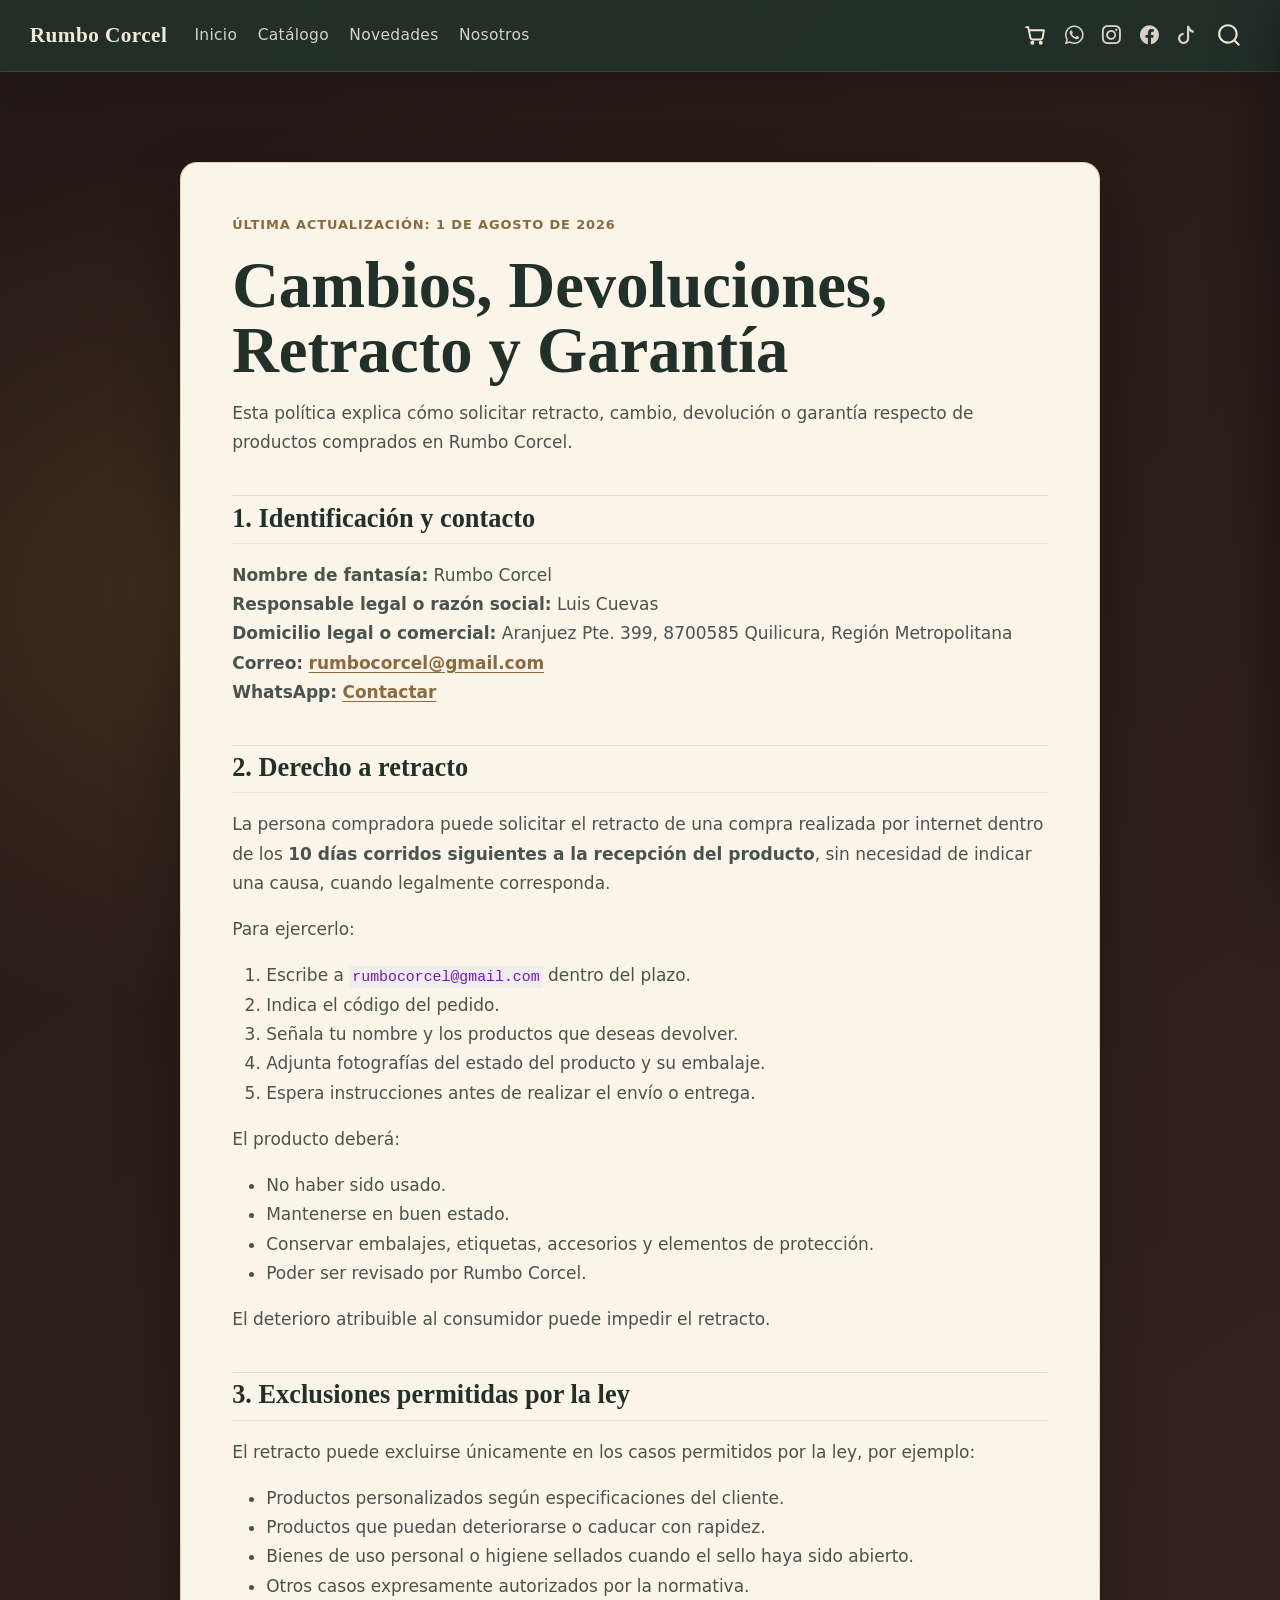
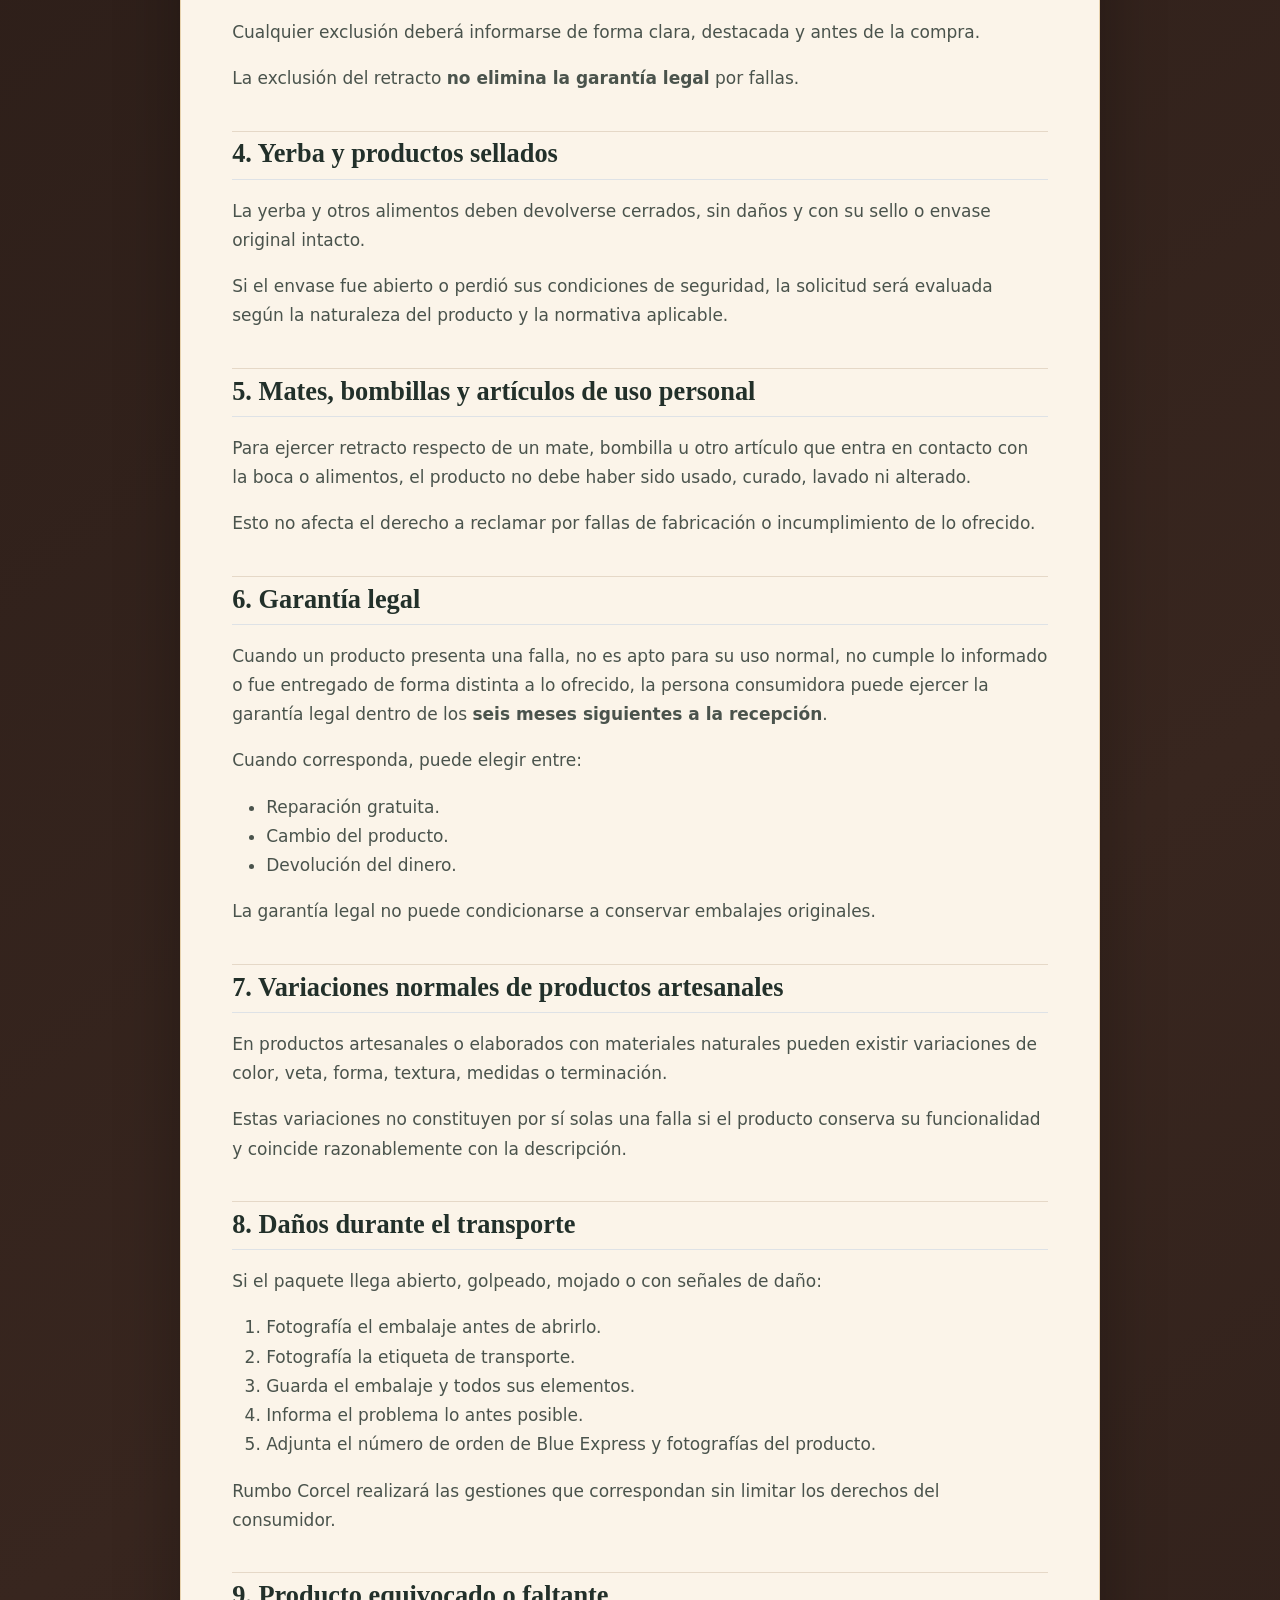
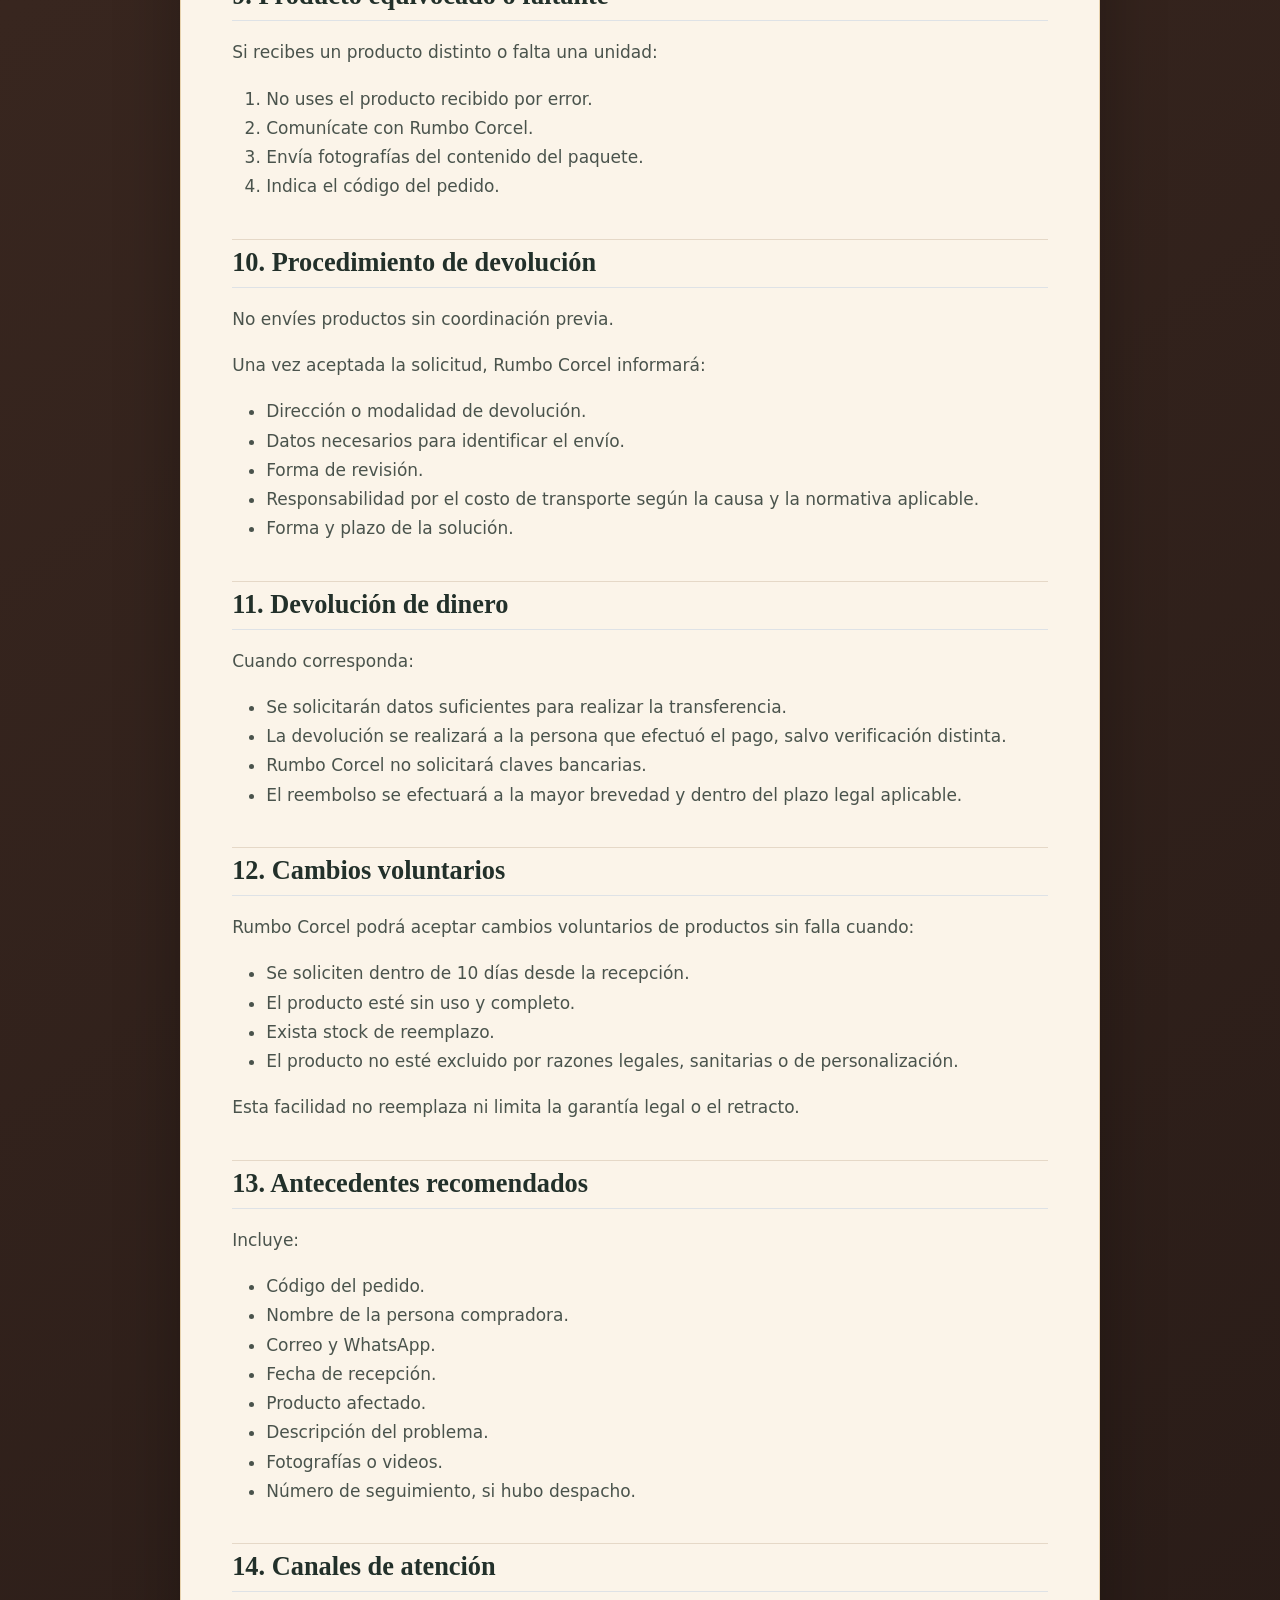
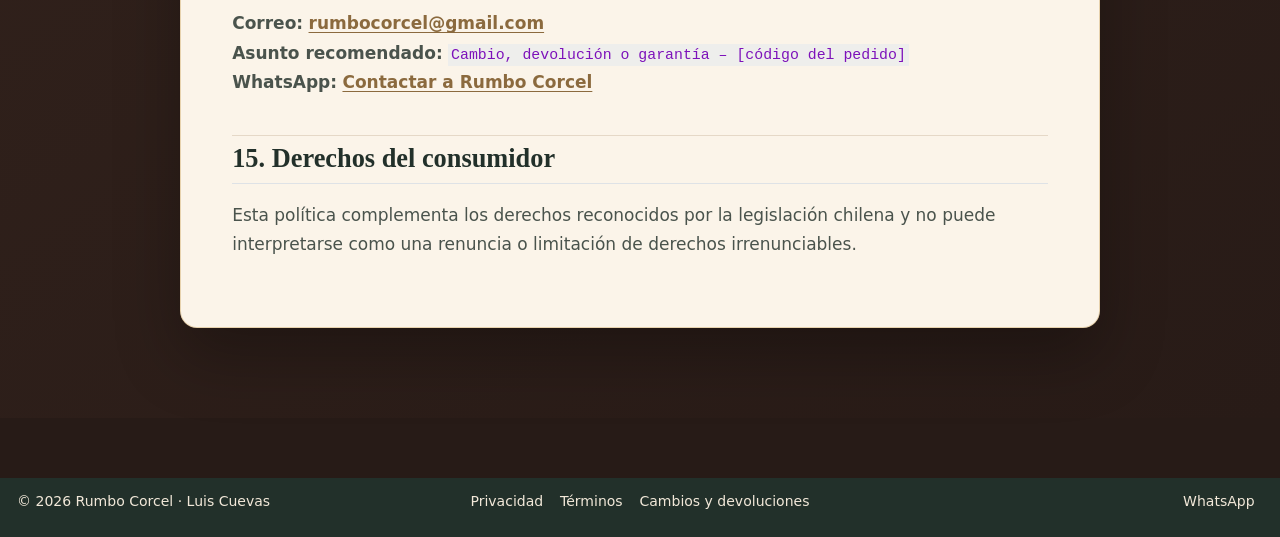
==== commit f5fcc745: "Agregar novedades y actualizar sitio web" ====
--- a/docs/cambios-devoluciones.html
+++ b/docs/cambios-devoluciones.html
@@ -33,7 +33,7 @@
 <script src="site_libs/quarto-search/fuse.min.js"></script>
 <script src="site_libs/quarto-search/quarto-search.js"></script>
 <meta name="quarto:offset" content="./">
-<link href="./images/logo.jpeg" rel="icon" type="image/jpeg">
+<link href="./images/logo.PNG" rel="icon" type="image/png">
 <script src="site_libs/quarto-html/quarto.js" type="module"></script>
 <script src="site_libs/quarto-html/tabsets/tabsets.js" type="module"></script>
 <script src="site_libs/quarto-html/popper.min.js"></script>
@@ -71,6 +71,115 @@
   }
 }</script>
 <style>html{ scroll-behavior: smooth; }</style>
+<!-- Google Analytics 4 - Rumbo Corcel -->
+
+  <script>
+
+  (function () {
+
+    const productionHosts = new Set([
+
+      "rumbocorcel.cl",
+
+      "www.rumbocorcel.cl"
+
+    ]);
+
+    
+
+    /*
+
+      * No registrar las visitas del preview local.
+
+    */
+
+      if (
+
+        !productionHosts.has(
+
+          window.location.hostname
+
+        )
+
+      ) {
+
+        return;
+
+      }
+
+    
+
+    const measurementId =
+
+      "G-YDFK9DP16V";
+
+    
+
+    window.dataLayer =
+
+      window.dataLayer || [];
+
+    
+
+    window.gtag = function () {
+
+      window.dataLayer.push(arguments);
+
+    };
+
+    
+
+    window.gtag(
+
+      "js",
+
+      new Date()
+
+    );
+
+    
+
+    window.gtag(
+
+      "config",
+
+      measurementId
+
+    );
+
+    
+
+    const analyticsScript =
+
+      document.createElement("script");
+
+    
+
+    analyticsScript.async = true;
+
+    
+
+    analyticsScript.src =
+
+      "https://www.googletagmanager.com/gtag/js?id=" +
+
+      encodeURIComponent(
+
+        measurementId
+
+      );
+
+    
+
+    document.head.appendChild(
+
+      analyticsScript
+
+    );
+
+  })();
+
+</script>
 
 
 <link rel="stylesheet" href="styles.css">
@@ -103,6 +212,10 @@
 <span class="menu-text">Catálogo</span></a>
   </li>  
   <li class="nav-item">
+    <a class="nav-link" href="./novedades.html"> 
+<span class="menu-text">Novedades</span></a>
+  </li>  
+  <li class="nav-item">
     <a class="nav-link" href="./nosotros.html"> 
 <span class="menu-text">Nosotros</span></a>
   </li>  
@@ -114,12 +227,17 @@
 <span class="menu-text"></span></a>
   </li>  
   <li class="nav-item compact">
-    <a class="nav-link" href="https://www.instagram.com/rumbocorcel.mate"> <i class="bi bi-instagram" role="img" aria-label="Instagram">
+    <a class="nav-link" href="https://www.instagram.com/rumbocorcel.mate" rel="noopener noreferrer" target="_blank"> <i class="bi bi-instagram" role="img" aria-label="Instagram">
 </i> 
 <span class="menu-text"></span></a>
   </li>  
   <li class="nav-item compact">
-    <a class="nav-link" href="https://www.facebook.com/profile.php?id=61586241693849"> <i class="bi bi-facebook" role="img" aria-label="Facebook">
+    <a class="nav-link" href="https://www.facebook.com/profile.php?id=61586241693849" rel="noopener noreferrer" target="_blank"> <i class="bi bi-facebook" role="img" aria-label="Facebook">
+</i> 
+<span class="menu-text"></span></a>
+  </li>  
+  <li class="nav-item compact">
+    <a class="nav-link" href="https://www.tiktok.com/@rumbo.corcel?_r=1&amp;_t=ZS-98ajOG4A2y7" rel="noopener noreferrer" target="_blank"> <i class="bi bi-tiktok" role="img" aria-label="TikTok">
 </i> 
 <span class="menu-text"></span></a>
   </li>  
@@ -325,11 +443,27 @@
 
 
 
-<script src="script.js?v=20260728-30" defer=""></script>
-
-<script src="cart.js?v=20260728-20" defer=""></script>
-
-<script src="checkout.js?v=20260728-20" defer=""></script>
+<script src="https://challenges.cloudflare.com/turnstile/v0/api.js?render=explicit" defer="">
+
+</script>
+
+
+
+<script src="script.js?v=20260803-040" defer="">
+
+</script>
+
+
+
+<script src="cart.js?v=20260803-040" defer="">
+
+</script>
+
+
+
+<script src="checkout.js?v=20260803-040" defer="">
+
+</script>
 <script id="quarto-html-after-body" type="application/javascript">
   window.document.addEventListener("DOMContentLoaded", function (event) {
     const isCodeAnnotation = (el) => {
--- a/docs/styles.css
+++ b/docs/styles.css
@@ -2155,7 +2155,964 @@
 
 
 
-
-
-
-
+/* =========================================================
+   PÁGINA NOSOTROS
+   ========================================================= */
+
+.nosotros-contenedor {
+  width: min(1160px, calc(100% - 48px));
+  margin: 0 auto;
+  padding: 70px 0 95px;
+}
+
+/* Encabezado */
+
+.nosotros-introduccion {
+  max-width: 850px;
+  margin: 0 auto 85px;
+  text-align: center;
+}
+
+.nosotros-etiqueta {
+  display: block;
+  margin-bottom: 18px;
+  color: #d3a36f;
+  font-size: 0.82rem;
+  font-weight: 800;
+  letter-spacing: 0.16em;
+  line-height: 1.4;
+}
+
+.nosotros-introduccion h1 {
+  margin: 0 0 22px;
+  padding: 0;
+  border: 0;
+  color: #f4eadb;
+  font-size: clamp(3rem, 5.2vw, 4.6rem);
+  font-weight: 700;
+  line-height: 1.05;
+  text-shadow: 0 3px 18px rgba(0, 0, 0, 0.18);
+}
+
+.nosotros-introduccion p {
+  max-width: 760px;
+  margin: 0 auto;
+  color: #ddd3c7;
+  font-size: 1.15rem;
+  line-height: 1.75;
+}
+
+/* Secciones imagen + texto */
+
+.nosotros-bloque {
+  display: grid;
+  grid-template-columns: minmax(360px, 0.9fr) minmax(500px, 1.1fr);
+  gap: clamp(55px, 7vw, 90px);
+  align-items: center;
+  margin-bottom: 110px;
+}
+
+.nosotros-bloque-invertido {
+  grid-template-columns: minmax(500px, 1.1fr) minmax(360px, 0.9fr);
+}
+
+/* Fotografías */
+
+.nosotros-imagen {
+  display: flex;
+  align-items: center;
+  justify-content: center;
+  min-width: 0;
+}
+
+.nosotros-imagen p,
+.nosotros-imagen figure {
+  width: 100%;
+  margin: 0;
+}
+
+.nosotros-imagen figcaption {
+  display: none;
+}
+
+.nosotros-imagen .nosotros-foto,
+.nosotros-imagen img {
+  display: block;
+  width: min(100%, 430px);
+  height: auto;
+  max-height: 570px;
+  margin: 0 auto;
+  object-fit: cover;
+  border: 1px solid rgba(244, 234, 219, 0.18);
+  border-radius: 24px;
+  box-shadow: 0 22px 55px rgba(0, 0, 0, 0.3);
+}
+
+/* Textos */
+
+.nosotros-texto {
+  min-width: 0;
+}
+
+.nosotros-texto h2 {
+  max-width: 580px;
+  margin: 0 0 28px;
+  padding: 0;
+  border: 0;
+  color: #f4eadb;
+  font-size: clamp(1.85rem, 2.65vw, 2.35rem);
+  font-weight: 700;
+  line-height: 1.18;
+  letter-spacing: -0.02em;
+}
+
+.nosotros-texto p {
+  margin: 0 0 20px;
+  color: #e0d7cc;
+  font-size: 1.06rem;
+  line-height: 1.85;
+}
+
+.nosotros-texto strong {
+  color: #f4eadb;
+  font-weight: 700;
+}
+
+/* Cierre */
+
+.nosotros-cierre {
+  max-width: 820px;
+  margin: 15px auto 0;
+  padding: 46px 55px;
+  text-align: center;
+  background: #f1e7d7;
+  border-radius: 26px;
+  box-shadow: 0 22px 55px rgba(0, 0, 0, 0.2);
+}
+
+.nosotros-cierre p {
+  max-width: 700px;
+  margin: 0 auto 30px;
+  color: #26382f;
+  font-family: Georgia, "Times New Roman", serif;
+  font-size: clamp(1.15rem, 1.8vw, 1.45rem);
+  font-style: italic;
+  line-height: 1.65;
+}
+
+.boton-nosotros {
+  display: inline-block;
+  padding: 13px 25px;
+  color: #f5ecdf !important;
+  background: #21372e;
+  border-radius: 999px;
+  font-family: inherit;
+  font-size: 1rem;
+  font-weight: 700;
+  line-height: 1.2;
+  text-decoration: none;
+  transition:
+    transform 0.2s ease,
+    background-color 0.2s ease;
+}
+
+.boton-nosotros:hover {
+  color: #ffffff !important;
+  background: #2d4a3e;
+  transform: translateY(-2px);
+}
+
+/* Tablet */
+
+@media (max-width: 950px) {
+  .nosotros-bloque,
+  .nosotros-bloque-invertido {
+    grid-template-columns: 1fr 1fr;
+    gap: 42px;
+  }
+
+  .nosotros-texto h2 {
+    font-size: 1.9rem;
+  }
+
+  .nosotros-imagen .nosotros-foto,
+  .nosotros-imagen img {
+    max-height: 510px;
+  }
+}
+
+/* Celular */
+
+@media (max-width: 760px) {
+  .nosotros-contenedor {
+    width: min(100% - 30px, 600px);
+    padding: 45px 0 70px;
+  }
+
+  .nosotros-introduccion {
+    margin-bottom: 55px;
+  }
+
+  .nosotros-introduccion h1 {
+    font-size: clamp(2.35rem, 11vw, 3.4rem);
+  }
+
+  .nosotros-introduccion p {
+    font-size: 1rem;
+  }
+
+  .nosotros-bloque,
+  .nosotros-bloque-invertido {
+    grid-template-columns: 1fr;
+    gap: 35px;
+    margin-bottom: 75px;
+  }
+
+  .nosotros-bloque-invertido .nosotros-texto {
+    order: 1;
+  }
+
+  .nosotros-bloque-invertido .nosotros-imagen {
+    order: 2;
+  }
+
+  .nosotros-imagen .nosotros-foto,
+  .nosotros-imagen img {
+    width: min(100%, 390px);
+    max-height: 520px;
+    border-radius: 18px;
+  }
+
+  .nosotros-texto h2 {
+    max-width: none;
+    margin-bottom: 22px;
+    font-size: 1.75rem;
+    line-height: 1.2;
+  }
+
+  .nosotros-texto p {
+    font-size: 1rem;
+    line-height: 1.75;
+  }
+
+  /* =========================================================
+   CIERRE PÁGINA NOSOTROS
+   ========================================================= */
+
+.nosotros-cierre {
+  max-width: 820px;
+  margin: 15px auto 0;
+
+  /* Menor altura, manteniendo el mismo ancho */
+  padding: 30px 34px 28px;
+
+  text-align: center;
+  background: #f1e7d7;
+  border-radius: 26px;
+  box-shadow: 0 22px 55px rgba(0, 0, 0, 0.2);
+}
+
+/* Solo aplica el estilo de cita al primer párrafo */
+.nosotros-cierre > p:first-of-type {
+  max-width: 760px;
+  margin: 0 auto 20px;
+
+  color: #26382f;
+  font-family: Georgia, "Times New Roman", serif;
+  font-size: clamp(1.05rem, 1.45vw, 1.28rem);
+  font-style: italic;
+  line-height: 1.48;
+
+  /* Distribuye el texto en líneas más equilibradas */
+  text-wrap: balance;
+}
+
+/* Párrafo que Quarto crea alrededor del botón */
+.nosotros-cierre > p:last-of-type {
+  margin: 0;
+  padding: 0;
+  line-height: 1;
+}
+
+.boton-nosotros {
+  display: inline-block;
+  padding: 12px 24px;
+
+  color: #f5ecdf !important;
+  background: #21372e;
+  border-radius: 999px;
+
+  /* Evita que herede la tipografía cursiva de la cita */
+  font-family: inherit;
+  font-size: 1rem;
+  font-style: normal;
+  font-weight: 700;
+  line-height: 1.2;
+  text-decoration: none;
+
+  transition:
+    transform 0.2s ease,
+    background-color 0.2s ease;
+}
+
+.boton-nosotros:hover {
+  color: #ffffff !important;
+  background: #2d4a3e;
+  transform: translateY(-2px);
+}
+
+@media (max-width: 760px) {
+  .nosotros-cierre {
+    padding: 28px 20px 25px;
+    border-radius: 20px;
+  }
+
+  .nosotros-cierre > p:first-of-type {
+    max-width: 100%;
+    margin-bottom: 20px;
+    font-size: 1.05rem;
+    line-height: 1.5;
+  }
+}
+}
+
+/* =========================================================
+   CARRUSEL PRINCIPAL: PORTADA + NOVEDADES
+   ========================================================= */
+
+.hero-section.home-carousel {
+  display: block;
+  min-height: calc(100svh - 72px);
+  background: #17271f;
+}
+
+.home-carousel-viewport {
+  width: 100%;
+  min-height: calc(100svh - 72px);
+  overflow: hidden;
+}
+
+.home-carousel-track {
+  display: flex;
+  width: 100%;
+  min-height: calc(100svh - 72px);
+  transition: transform 720ms cubic-bezier(0.22, 1, 0.36, 1);
+  will-change: transform;
+}
+
+.home-slide {
+  position: relative;
+  isolation: isolate;
+  flex: 0 0 100%;
+  width: 100%;
+  min-height: calc(100svh - 72px);
+  overflow: hidden;
+}
+
+.home-slide-cover {
+  display: grid;
+  align-items: center;
+  background: var(--forest-dark);
+}
+
+.home-slide-novedad {
+  display: grid;
+  align-items: center;
+  padding: clamp(3.8rem, 7vw, 6.5rem) 5rem;
+  background:
+    radial-gradient(circle at 86% 20%, rgba(196, 154, 74, 0.16), transparent 28rem),
+    radial-gradient(circle at 14% 80%, rgba(73, 111, 88, 0.24), transparent 30rem),
+    linear-gradient(135deg, #17271f 0%, #22382e 56%, #15231d 100%);
+}
+
+.home-slide-novedad::before {
+  content: "RUMBO CORCEL";
+  position: absolute;
+  top: 4%;
+  left: 3%;
+  z-index: -1;
+  color: rgba(242, 232, 217, 0.025);
+  font-family: Georgia, "Times New Roman", serif;
+  font-size: clamp(6rem, 15vw, 15rem);
+  font-weight: 700;
+  line-height: 0.8;
+  white-space: nowrap;
+}
+
+.home-novedad-inner {
+  display: grid;
+  grid-template-columns: minmax(0, 1.05fr) minmax(330px, 0.72fr);
+  align-items: center;
+  gap: clamp(3rem, 7vw, 7rem);
+  width: min(100%, 1180px);
+  margin: 0 auto;
+}
+
+.home-novedad-copy {
+  max-width: 650px;
+}
+
+.home-novedad-kicker {
+  margin: 0 0 1rem;
+  color: var(--bronze);
+  font-size: 0.78rem;
+  font-weight: 800;
+  letter-spacing: 0.22em;
+}
+
+.home-novedad-copy h2 {
+  max-width: 760px;
+  margin: 0;
+  color: var(--cream);
+  font-family: Georgia, "Times New Roman", serif;
+  font-size: clamp(3rem, 5.8vw, 5.5rem);
+  line-height: 0.98;
+  letter-spacing: -0.035em;
+  text-wrap: balance;
+}
+
+.home-novedad-copy > p:not(.home-novedad-kicker) {
+  max-width: 590px;
+  margin: 1.5rem 0 0;
+  color: rgba(242, 232, 217, 0.78);
+  font-size: clamp(1rem, 1.45vw, 1.16rem);
+  line-height: 1.7;
+}
+
+.home-novedad-actions {
+  display: flex;
+  flex-wrap: wrap;
+  align-items: center;
+  gap: 1rem 1.25rem;
+  margin-top: 2rem;
+}
+
+.home-novedad-secondary {
+  color: rgba(242, 232, 217, 0.82);
+  font-size: 0.82rem;
+  font-weight: 700;
+  letter-spacing: 0.06em;
+  text-decoration: none;
+  text-transform: uppercase;
+}
+
+.home-novedad-secondary:hover {
+  color: var(--bronze);
+}
+
+.home-novedad-cover {
+  position: relative;
+  display: block;
+  justify-self: center;
+  width: min(100%, 410px);
+  max-height: calc(100svh - 155px);
+  overflow: hidden;
+  border: 1px solid rgba(196, 154, 74, 0.42);
+  border-radius: 1.2rem;
+  box-shadow: 0 28px 70px rgba(0, 0, 0, 0.38);
+  text-decoration: none;
+  transition: transform 220ms ease, box-shadow 220ms ease;
+}
+
+.home-novedad-cover:hover {
+  transform: translateY(-7px) rotate(0.25deg);
+  box-shadow: 0 36px 80px rgba(0, 0, 0, 0.48);
+}
+
+.home-novedad-cover img {
+  display: block;
+  width: 100%;
+  height: 100%;
+  max-height: calc(100svh - 155px);
+  object-fit: contain;
+  background: #17271f;
+}
+
+.home-novedad-cover span {
+  position: absolute;
+  right: 0.9rem;
+  bottom: 0.9rem;
+  padding: 0.58rem 0.82rem;
+  color: #241a16;
+  background: rgba(242, 232, 217, 0.93);
+  border-radius: 999px;
+  font-size: 0.68rem;
+  font-weight: 800;
+  letter-spacing: 0.05em;
+  text-transform: uppercase;
+}
+
+.home-carousel-arrow {
+  position: absolute;
+  top: 50%;
+  z-index: 12;
+  display: grid;
+  place-items: center;
+  width: 50px;
+  height: 50px;
+  padding: 0;
+  color: var(--cream);
+  background: rgba(20, 34, 28, 0.78);
+  border: 1px solid rgba(242, 232, 217, 0.35);
+  border-radius: 50%;
+  box-shadow: 0 12px 30px rgba(0, 0, 0, 0.26);
+  font-family: Georgia, "Times New Roman", serif;
+  font-size: 2rem;
+  line-height: 1;
+  cursor: pointer;
+  transform: translateY(-50%);
+  transition: color 180ms ease, background 180ms ease, transform 180ms ease;
+}
+
+.home-carousel-arrow:hover,
+.home-carousel-arrow:focus-visible {
+  color: #241a16;
+  background: var(--bronze);
+  transform: translateY(-50%) scale(1.06);
+}
+
+.home-carousel-prev { left: 1.2rem; }
+.home-carousel-next { right: 1.2rem; }
+
+.home-carousel-dots {
+  position: absolute;
+  z-index: 12;
+  left: 50%;
+  bottom: 1.45rem;
+  display: flex;
+  gap: 0.52rem;
+  transform: translateX(-50%);
+}
+
+.home-carousel-dots button {
+  width: 9px;
+  height: 9px;
+  padding: 0;
+  background: rgba(242, 232, 217, 0.38);
+  border: 0;
+  border-radius: 999px;
+  cursor: pointer;
+  transition: width 200ms ease, background 200ms ease;
+}
+
+.home-carousel-dots button[aria-selected="true"] {
+  width: 28px;
+  background: var(--bronze);
+}
+
+.home-carousel-counter {
+  position: absolute;
+  right: 1.6rem;
+  bottom: 1.25rem;
+  z-index: 12;
+  display: flex;
+  gap: 0.28rem;
+  color: rgba(242, 232, 217, 0.68);
+  font-size: 0.72rem;
+  font-weight: 700;
+  letter-spacing: 0.14em;
+}
+
+@media (max-width: 900px) {
+  .home-slide-novedad {
+    padding: 4rem 4.2rem 4.7rem;
+  }
+
+  .home-novedad-inner {
+    grid-template-columns: minmax(0, 1fr) minmax(280px, 0.72fr);
+    gap: 2.3rem;
+  }
+
+  .home-novedad-copy h2 {
+    font-size: clamp(2.6rem, 6vw, 4.2rem);
+  }
+}
+
+@media (max-width: 700px) {
+  .hero-section.home-carousel,
+  .home-carousel-viewport,
+  .home-carousel-track,
+  .home-slide {
+    min-height: calc(100svh - 64px);
+  }
+
+  .home-slide-novedad {
+    align-items: start;
+    padding: 2.1rem 1.15rem 5rem;
+  }
+
+  .home-novedad-inner {
+    grid-template-columns: 1fr;
+    gap: 1.3rem;
+  }
+
+  .home-novedad-copy {
+    order: 2;
+    text-align: center;
+  }
+
+  .home-novedad-cover {
+    order: 1;
+    width: min(100%, 300px);
+    max-height: 43svh;
+  }
+
+  .home-novedad-cover img {
+    max-height: 43svh;
+  }
+
+  .home-novedad-cover span {
+    display: none;
+  }
+
+  .home-novedad-kicker {
+    margin-bottom: 0.6rem;
+  }
+
+  .home-novedad-copy h2 {
+    font-size: clamp(2.15rem, 10vw, 3rem);
+    line-height: 1.02;
+  }
+
+  .home-novedad-copy > p:not(.home-novedad-kicker) {
+    margin-top: 0.9rem;
+    font-size: 0.95rem;
+    line-height: 1.55;
+  }
+
+  .home-novedad-actions {
+    justify-content: center;
+    margin-top: 1.15rem;
+  }
+
+  .home-novedad-actions .button {
+    width: auto;
+    min-height: 44px;
+  }
+
+  .home-novedad-secondary {
+    width: 100%;
+  }
+
+  .home-carousel-arrow {
+    top: 38%;
+    width: 42px;
+    height: 42px;
+  }
+
+  .home-carousel-prev { left: 0.45rem; }
+  .home-carousel-next { right: 0.45rem; }
+
+  .home-carousel-counter {
+    display: none;
+  }
+}
+
+
+/* =========================================================
+   PÁGINA DE NOVEDADES
+   ========================================================= */
+
+.novedades-page {
+  width: min(1180px, calc(100% - 42px));
+  margin: 0 auto;
+  padding: 5.5rem 0 7rem;
+}
+
+.novedades-header {
+  max-width: 820px;
+  margin: 0 auto 3.8rem;
+  text-align: center;
+}
+
+.novedades-header .section-eyebrow {
+  margin-bottom: 0.9rem;
+}
+
+.novedades-header h1 {
+  margin: 0;
+  color: var(--cream);
+  font-family: Georgia, "Times New Roman", serif;
+  font-size: clamp(3rem, 7vw, 5.8rem);
+  line-height: 0.98;
+  letter-spacing: -0.04em;
+}
+
+.novedades-header > p:not(.section-eyebrow) {
+  max-width: 650px;
+  margin: 1.3rem auto 0;
+  color: rgba(242, 232, 217, 0.73);
+  font-size: 1.05rem;
+  line-height: 1.7;
+}
+
+.novedades-grid {
+  display: grid;
+  grid-template-columns: repeat(3, minmax(0, 1fr));
+  gap: 1.5rem;
+}
+
+.novedad-card {
+  display: flex;
+  flex-direction: column;
+  overflow: hidden;
+  color: var(--forest-dark);
+  background: var(--cream-soft);
+  border: 1px solid rgba(196, 154, 74, 0.34);
+  border-radius: 1rem;
+  box-shadow: 0 24px 55px rgba(0, 0, 0, 0.24);
+  transition: transform 200ms ease, box-shadow 200ms ease;
+}
+
+.novedad-card:hover {
+  transform: translateY(-6px);
+  box-shadow: 0 32px 68px rgba(0, 0, 0, 0.34);
+}
+
+.novedad-card-media {
+  display: block;
+  aspect-ratio: 1 / 1;
+  overflow: hidden;
+  background: var(--forest-dark);
+}
+
+.novedad-card-media img {
+  width: 100%;
+  height: 100%;
+  object-fit: cover;
+  transition: transform 350ms ease;
+}
+
+.novedad-card:hover .novedad-card-media img {
+  transform: scale(1.035);
+}
+
+.novedad-card-body {
+  display: flex;
+  flex: 1;
+  flex-direction: column;
+  padding: 1.45rem;
+}
+
+.novedad-card-label {
+  color: var(--bronze-dark);
+  font-size: 0.68rem;
+  font-weight: 800;
+  letter-spacing: 0.12em;
+  text-transform: uppercase;
+}
+
+.novedad-card h2 {
+  margin: 0.8rem 0 0.7rem;
+  color: var(--forest-dark);
+  font-family: Georgia, "Times New Roman", serif;
+  font-size: 1.75rem;
+  line-height: 1.08;
+}
+
+.novedad-card p {
+  margin: 0;
+  color: rgba(34, 48, 42, 0.72);
+  line-height: 1.6;
+}
+
+.novedad-card-link {
+  margin-top: auto;
+  padding-top: 1.2rem;
+  color: var(--bronze-dark);
+  font-size: 0.76rem;
+  font-weight: 800;
+  letter-spacing: 0.08em;
+  text-decoration: none;
+  text-transform: uppercase;
+}
+
+@media (max-width: 900px) {
+  .novedades-grid { grid-template-columns: repeat(2, minmax(0, 1fr)); }
+}
+
+@media (max-width: 620px) {
+  .novedades-page {
+    width: min(100% - 28px, 560px);
+    padding: 3.5rem 0 5rem;
+  }
+
+  .novedades-grid { grid-template-columns: 1fr; }
+}
+
+
+/* =========================================================
+   PUBLICACIONES / GALERÍAS DE NOVEDADES
+   ========================================================= */
+
+.story-page {
+  width: min(1100px, calc(100% - 42px));
+  margin: 0 auto;
+  padding: 4.5rem 0 6.5rem;
+}
+
+.story-header {
+  max-width: 830px;
+  margin: 0 auto 2.6rem;
+  text-align: center;
+}
+
+.story-back {
+  display: inline-flex;
+  align-items: center;
+  gap: 0.4rem;
+  margin-bottom: 1.6rem;
+  color: var(--bronze);
+  font-size: 0.75rem;
+  font-weight: 800;
+  letter-spacing: 0.08em;
+  text-decoration: none;
+  text-transform: uppercase;
+}
+
+.story-header h1 {
+  margin: 0;
+  color: var(--cream);
+  font-family: Georgia, "Times New Roman", serif;
+  font-size: clamp(2.8rem, 6vw, 5rem);
+  line-height: 0.98;
+  letter-spacing: -0.035em;
+  text-wrap: balance;
+}
+
+.story-header p {
+  max-width: 690px;
+  margin: 1.2rem auto 0;
+  color: rgba(242, 232, 217, 0.74);
+  line-height: 1.7;
+}
+
+.story-gallery {
+  position: relative;
+  width: min(100%, 760px);
+  margin: 0 auto;
+}
+
+.story-gallery-viewport {
+  overflow: hidden;
+  background: #15251e;
+  border: 1px solid rgba(196, 154, 74, 0.34);
+  border-radius: 1rem;
+  box-shadow: 0 28px 70px rgba(0, 0, 0, 0.34);
+}
+
+.story-gallery-track {
+  display: flex;
+  transition: transform 560ms cubic-bezier(0.22, 1, 0.36, 1);
+  will-change: transform;
+}
+
+.story-gallery-slide {
+  flex: 0 0 100%;
+  width: 100%;
+  margin: 0;
+  background: #15251e;
+}
+
+.story-gallery-slide img {
+  display: block;
+  width: 100%;
+  height: auto;
+  max-height: 82svh;
+  object-fit: contain;
+  margin: 0 auto;
+}
+
+.story-gallery-arrow {
+  position: absolute;
+  top: 50%;
+  z-index: 4;
+  display: grid;
+  place-items: center;
+  width: 48px;
+  height: 48px;
+  padding: 0;
+  color: var(--cream);
+  background: rgba(34, 48, 42, 0.94);
+  border: 1px solid rgba(196, 154, 74, 0.55);
+  border-radius: 50%;
+  box-shadow: 0 12px 30px rgba(0, 0, 0, 0.28);
+  font-family: Georgia, "Times New Roman", serif;
+  font-size: 2rem;
+  line-height: 1;
+  cursor: pointer;
+  transform: translateY(-50%);
+}
+
+.story-gallery-prev { left: -24px; }
+.story-gallery-next { right: -24px; }
+
+.story-gallery-footer {
+  display: flex;
+  align-items: center;
+  justify-content: space-between;
+  gap: 1rem;
+  margin-top: 1rem;
+}
+
+.story-gallery-dots {
+  display: flex;
+  flex-wrap: wrap;
+  gap: 0.4rem;
+}
+
+.story-gallery-dots button {
+  width: 8px;
+  height: 8px;
+  padding: 0;
+  background: rgba(242, 232, 217, 0.36);
+  border: 0;
+  border-radius: 50%;
+  cursor: pointer;
+}
+
+.story-gallery-dots button[aria-selected="true"] {
+  background: var(--bronze);
+}
+
+.story-gallery-count {
+  color: rgba(242, 232, 217, 0.66);
+  font-size: 0.74rem;
+  font-weight: 700;
+  letter-spacing: 0.12em;
+}
+
+.story-actions {
+  display: flex;
+  flex-wrap: wrap;
+  justify-content: center;
+  gap: 0.8rem;
+  margin-top: 2.2rem;
+}
+
+.story-note {
+  max-width: 760px;
+  margin: 1.5rem auto 0;
+  color: rgba(242, 232, 217, 0.58);
+  font-size: 0.76rem;
+  line-height: 1.55;
+  text-align: center;
+}
+
+@media (max-width: 700px) {
+  .story-page {
+    width: min(100% - 24px, 620px);
+    padding: 3rem 0 5rem;
+  }
+
+  .story-gallery-arrow {
+    width: 42px;
+    height: 42px;
+  }
+
+  .story-gallery-prev { left: 0.35rem; }
+  .story-gallery-next { right: 0.35rem; }
+
+  .story-gallery-slide img { max-height: 72svh; }
+}
+
--- a/docs/checkout.css
+++ b/docs/checkout.css
@@ -717,3 +717,46 @@
   line-height: 1.45;
 }
 
+
+/* =========================================================
+   CLOUDFLARE TURNSTILE
+   ========================================================= */
+
+.turnstile-section {
+  display: grid;
+  gap: 0.55rem;
+
+  margin: 1rem 0;
+  padding: 0.9rem;
+
+  background: #fffdfa;
+
+  border:
+    1px solid rgba(34, 48, 42, 0.16);
+
+  border-radius: 0.55rem;
+}
+
+.turnstile-section > p {
+  margin: 0;
+
+  color: var(--forest-dark);
+
+  font-size: 0.78rem;
+  font-weight: 800;
+}
+
+.turnstile-section > small {
+  color: rgba(34, 48, 42, 0.62);
+
+  font-size: 0.69rem;
+  line-height: 1.45;
+}
+
+.turnstile-container {
+  min-height: 65px;
+}
+
+.turnstile-container iframe {
+  max-width: 100%;
+}
